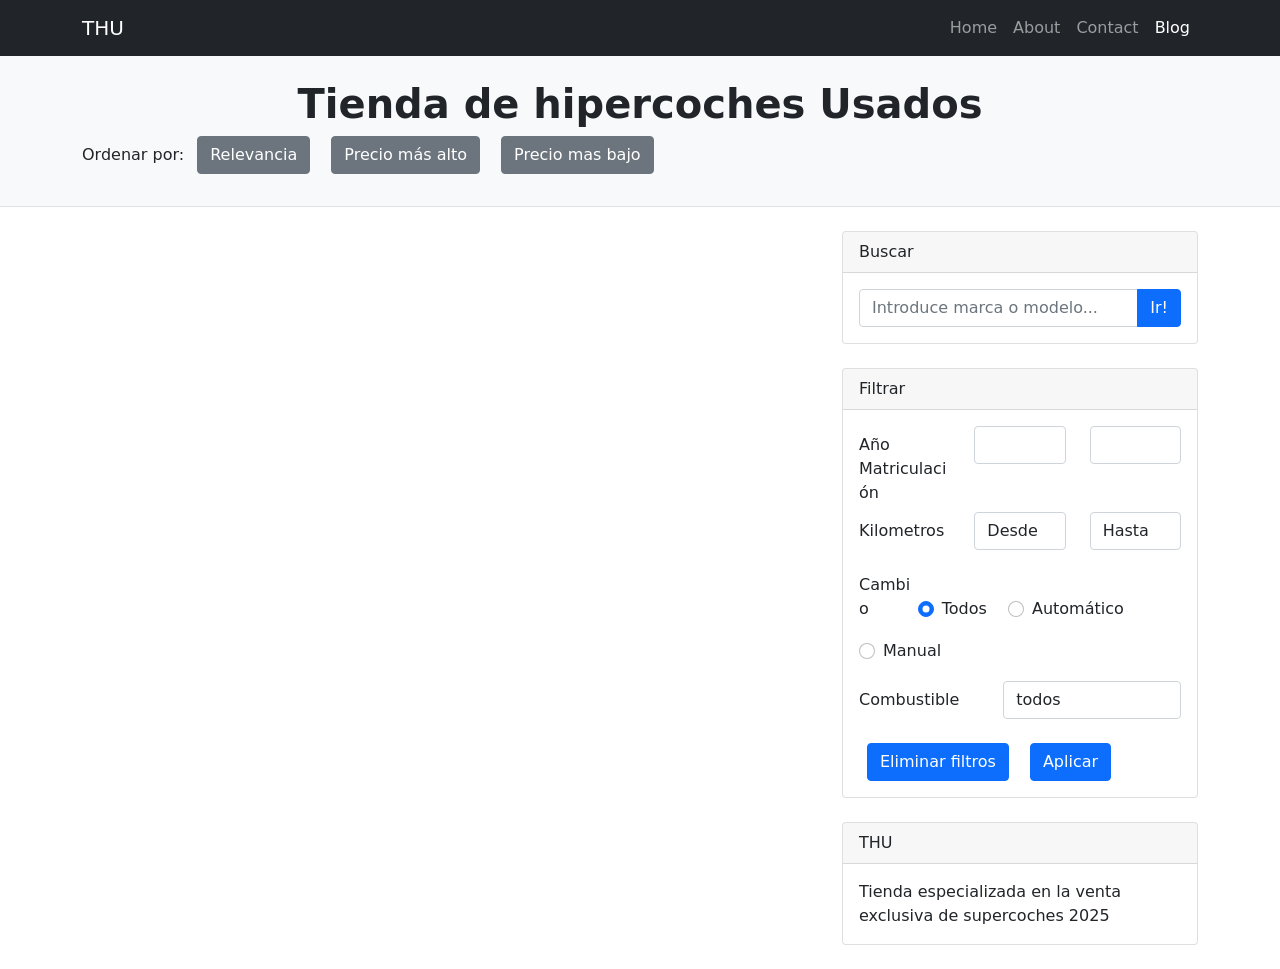
==== ExamenTHUAlum/index.html @ 6e29c578 "començament examen antic" ====
<!DOCTYPE html>
<html lang="en">

<head>
    <meta charset="UTF-8">
    <meta http-equiv="X-UA-Compatible" content="IE=edge">
    <meta name="viewport" content="width=device-width, initial-scale=1.0">
    <title>Tienda Coches Usados</title>
        <link rel="stylesheet" href="./css/bootstrap.min.css">
    <link rel="stylesheet" href="./css/jquery-ui.css">
    <script src="./js/bootstrap.bundle.min.js"></script>
    <script src="./js/jquery-3.7.1.min.js"></script>
    <script src="./js/jquery-ui.js"></script>
    <script src="js/bbdd.js" type = "application/javascript"></script>
</head>

<body>
    <!-- Responsive navbar-->
    <nav class="navbar navbar-expand-lg navbar-dark bg-dark">
        <div class="container">
            <a class="navbar-brand" href="index.html">THU</a>
            <button class="navbar-toggler" type="button" data-bs-toggle="collapse"
                data-bs-target="#navbarSupportedContent" aria-controls="navbarSupportedContent" aria-expanded="false"
                aria-label="Toggle navigation"><span class="navbar-toggler-icon"></span></button>
            <div class="collapse navbar-collapse" id="navbarSupportedContent">
                <ul class="navbar-nav ms-auto mb-2 mb-lg-0">
                    <li class="nav-item"><a class="nav-link" href="#">Home</a></li>
                    <li class="nav-item"><a class="nav-link" href="#!">About</a></li>
                    <li class="nav-item"><a class="nav-link" href="#!">Contact</a></li>
                    <li class="nav-item"><a class="nav-link active" aria-current="page" href="#">Blog</a></li>
                </ul>
            </div>
        </div>
    </nav>
    <!-- Page header with logo and tagline-->
    <header class="py-3 bg-light border-bottom mb-4">
        <div class="container">
            <div class="text-center my-2">
                <h1 class="fw-bolder">Tienda de hipercoches Usados</h1>
                <p class="lead mb-0"></p>
            </div>
            <div class="text-start">
                <p>Ordenar por:
                    <button class="btn btn-secondary  mx-2" id="relevancia">Relevancia</button>
                    <button class="btn btn-secondary  mx-2" id="precioAlto">Precio más alto</button>
                    <button class="btn btn-secondary  mx-2" id="precioBajo">Precio mas bajo</button>
                </p>    
            </div>
        </div>
    </header>
    <!-- Page content-->
    <div class="container">
        <div class="row">
            <div class="col-lg-8" id="listado">
                <!-- <div class="card mb-4">
                    <a href="#!"><img class="card-img-top" src="img/mclarenSpider650.jpg" alt="..." /></a>
                    <div class="card-body">
                        <h2 class="card-title">MCLAREN 650S Spider</h2>

                        <div class="row justify-content-end">
                            <div class="p-2 mb-1  col-md-3 offset-md-3 bg-warning rounded text-center">
                                <h2 class="font-weight-bold">159.999 €</h2>
                            </div>
                        </div>

                        <div class="row">
                            <div class="col p-3 text-center border-bottom border-dark">Año</div>
                            <div class="col p-3 text-center border-bottom border-dark">Kilometros</div>
                            <div class="col p-3 text-center border-bottom border-dark">Cambio</div>
                            <div class="col p-3 text-center border-bottom border-dark">Combustible</div>
                            <div class="w-100"></div>
                            <div class="col p-3 text-center"><strong>2016</strong></div>
                            <div class="col p-3 text-center"><strong>19.000 Km.</strong></div>
                            <div class="col p-3 text-center"><strong>Automático</strong></div>
                            <div class="col p-3 text-center"><strong>Gasolina</strong></div>
                        </div>
                        <a class="btn btn-primary m-3" href="#!">Reservar</a>
                    </div>
                </div> -->

            </div>
            <!-- Side widgets-->
            <div class="col-lg-4">
                <!-- Search widget-->
                <div class="card mb-4">
                    <div class="card-header">Buscar</div>
                    <div class="card-body">
                        <div class="input-group">
                            <input class="form-control" type="text" placeholder="Introduce marca o modelo..."
                                aria-label="Introduce marca o modelo..." aria-describedby="button-search" id="marcaModelo"/>
                            <button id="ir" class="btn btn-primary"  type="button">Ir!</button>
                        </div>
                    </div>
                </div>
                <!-- Filtros -->
                <div class="card mb-4">
                    <div class="card-header">Filtrar</div>
                    <div class="card-body">
                        <form>
                            <div class="form-group row">
                                <label for="anyoDesde" class="col-sm-4 col-form-label">Año Matriculación</label>
                                <div class="col-sm-4">
                                    <select id="anyoDesde" class="form-control mb-3">
                                        
                                     
                                    </select>
                                </div>
                                <div class="col-sm-4">
                                    <select id="anyoHasta" class="form-control mb-3">
                                        
                                        
                                    </select>
                                </div>
                            </div>


                            <div class="form-group row">
                                <label for="KmDesde" class="col-sm-4 col-form-label">Kilometros</label>
                                <div class="col-sm-4">
                                    <select id="kmDesde" class="form-control mb-3">
                                        <option value="0" selected>Desde</option>
                                        <option value="5000">5.000</option>
                                        <option value="15000">15.000</option>
                                        <option value="30000">30.000</option>
                                        <option value="50000">50.000</option>
                                        <option value="75000">75.000</option>
                                        <option value="100000">100.000</option>
                                    </select>
                                </div>
                                <div class="col-sm-4">
                                    <select id="kmHasta" class="form-control mb-3">
                                        <option  value="1000000" selected>Hasta</option>
                                        <option value="5000">5.000</option>
                                        <option value="15000">15.000</option>
                                        <option value="30000">30.000</option>
                                        <option value="50000">50.000</option>
                                        <option value="75000">75.000</option>
                                        <option value="100000">100.000</option>
                                        <option value="1000000">+ de 100.000</option>
                                        
                                    </select>
                                </div>
                            </div>

                            <div class="form-group">
                            <label for="cambio" class="col-sm-2 col-form-label">Cambio</label>
                            <div class="form-check form-check-inline">
                                <input class="form-check-input" type="radio" name="cambio" value="" checked>
                                <label class="form-check-label mb-3" for="inlineCheckbox1" cheched>Todos</label>
                              </div>
                            <div class="form-check form-check-inline">
                                <input class="form-check-input" type="radio" name="cambio" value="Automático">
                                <label class="form-check-label mb-3" for="inlineCheckbox1">Automático</label>
                              </div>
                              <div class="form-check form-check-inline">
                                <input class="form-check-input" type="radio" name="cambio" value="Manual">
                                <label class="form-check-label mb-3" for="inlineCheckbox2">Manual</label>
                              </div>
                            </div>

                            <div class="form-group row">
                                <label for="combustible" class="col-sm-5 col-form-label">Combustible</label>
                                <div class="col-sm-7">
                                    <select id="combustible" class="form-control mb-2">
                                        <option selected value="">todos</option>
                                        <option value="Gasolina">Gasolina</option>
                                        <option value="Diesel">Diesel</option>
                                        <option value="Hibrido">Hibrido</option>
                                        <option value="Eléctrico">Eléctrico</option>
                                    </select>
                                </div>
                            </div>
                            <p class="text-danger" id="errorMensaje"></p>
                            <button type="reset" class="btn btn-primary mx-2" id="eliminarFiltro">Eliminar filtros</button>
                            <button type="submit" class="btn btn-primary mx-2" id="filtrar">Aplicar</button>
                    </form>
                </div>
            </div>
            <!-- Side widget-->
            <div class="card mb-4">
                <div class="card-header">THU</div>
                <div class="card-body">Tienda especializada en la venta exclusiva de supercoches 2025</div>
            </div>
        </div>
    </div>
    </div>




</body>

</html>
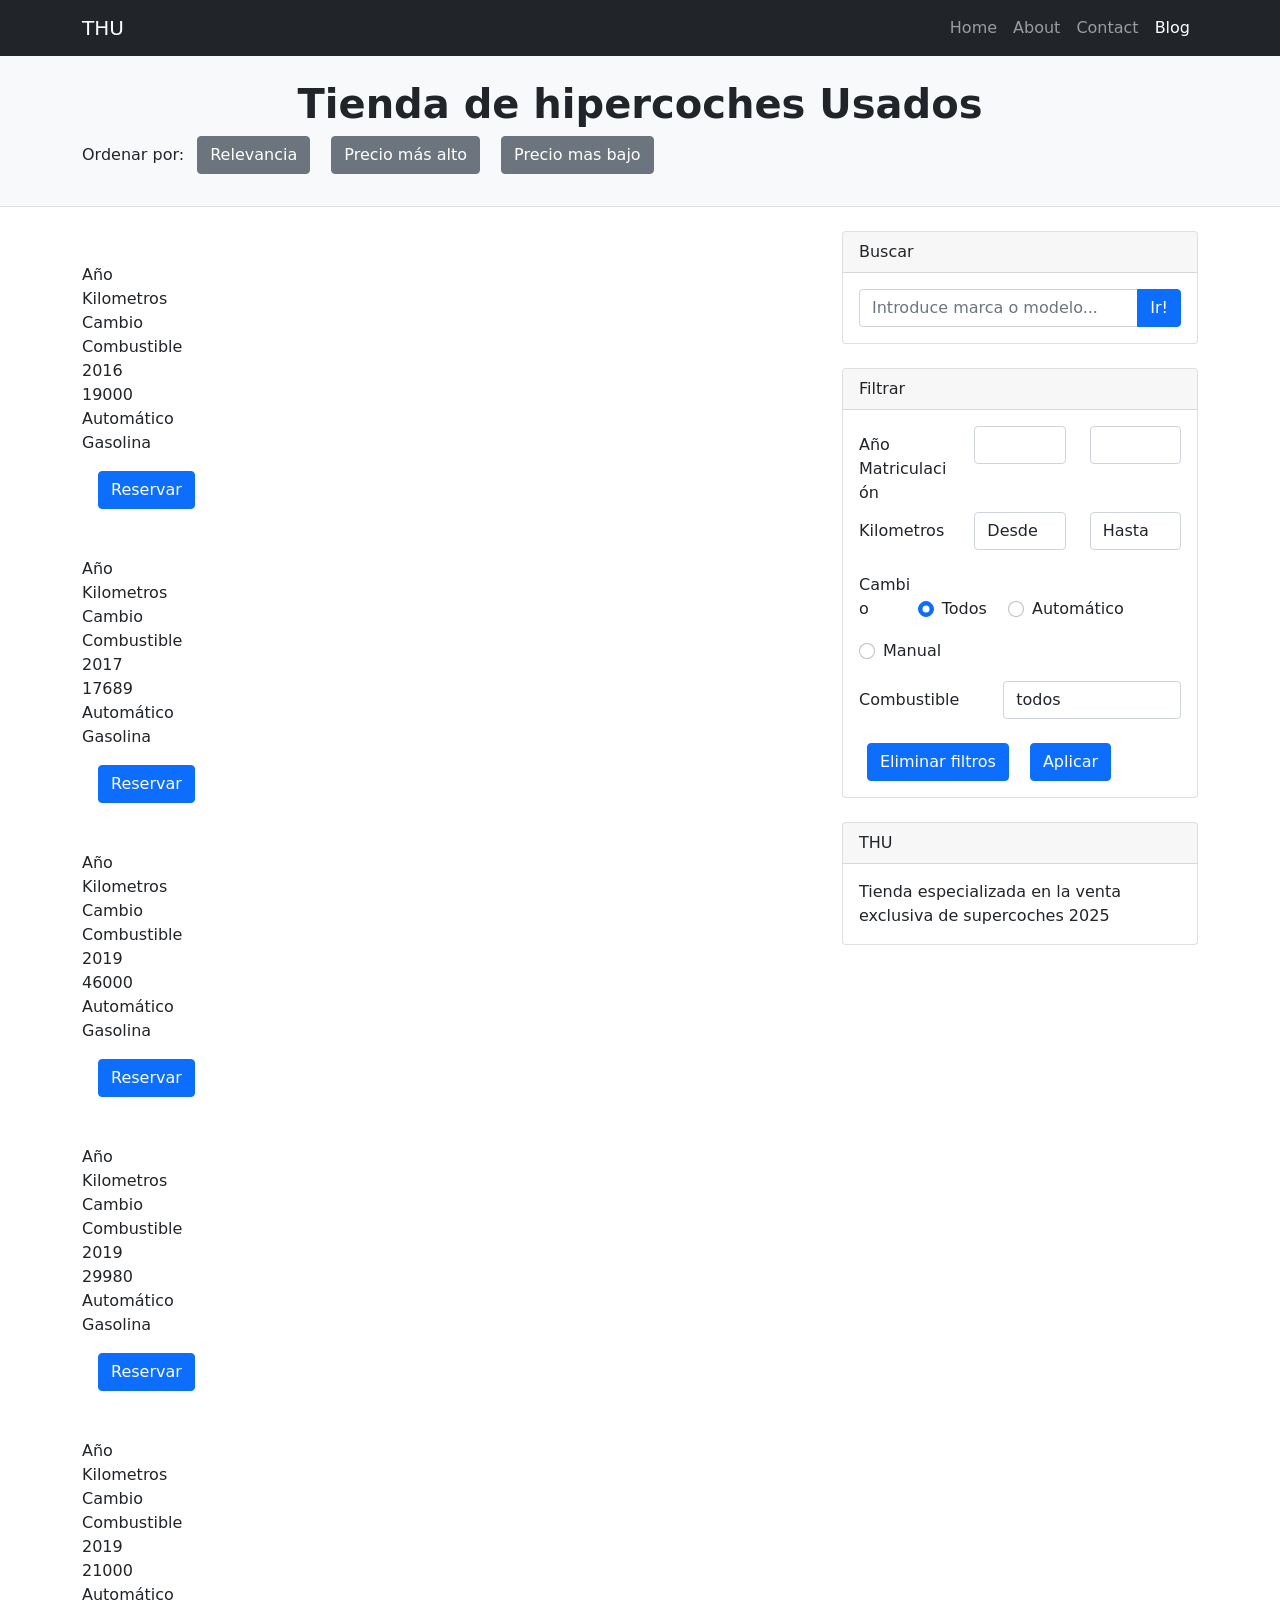
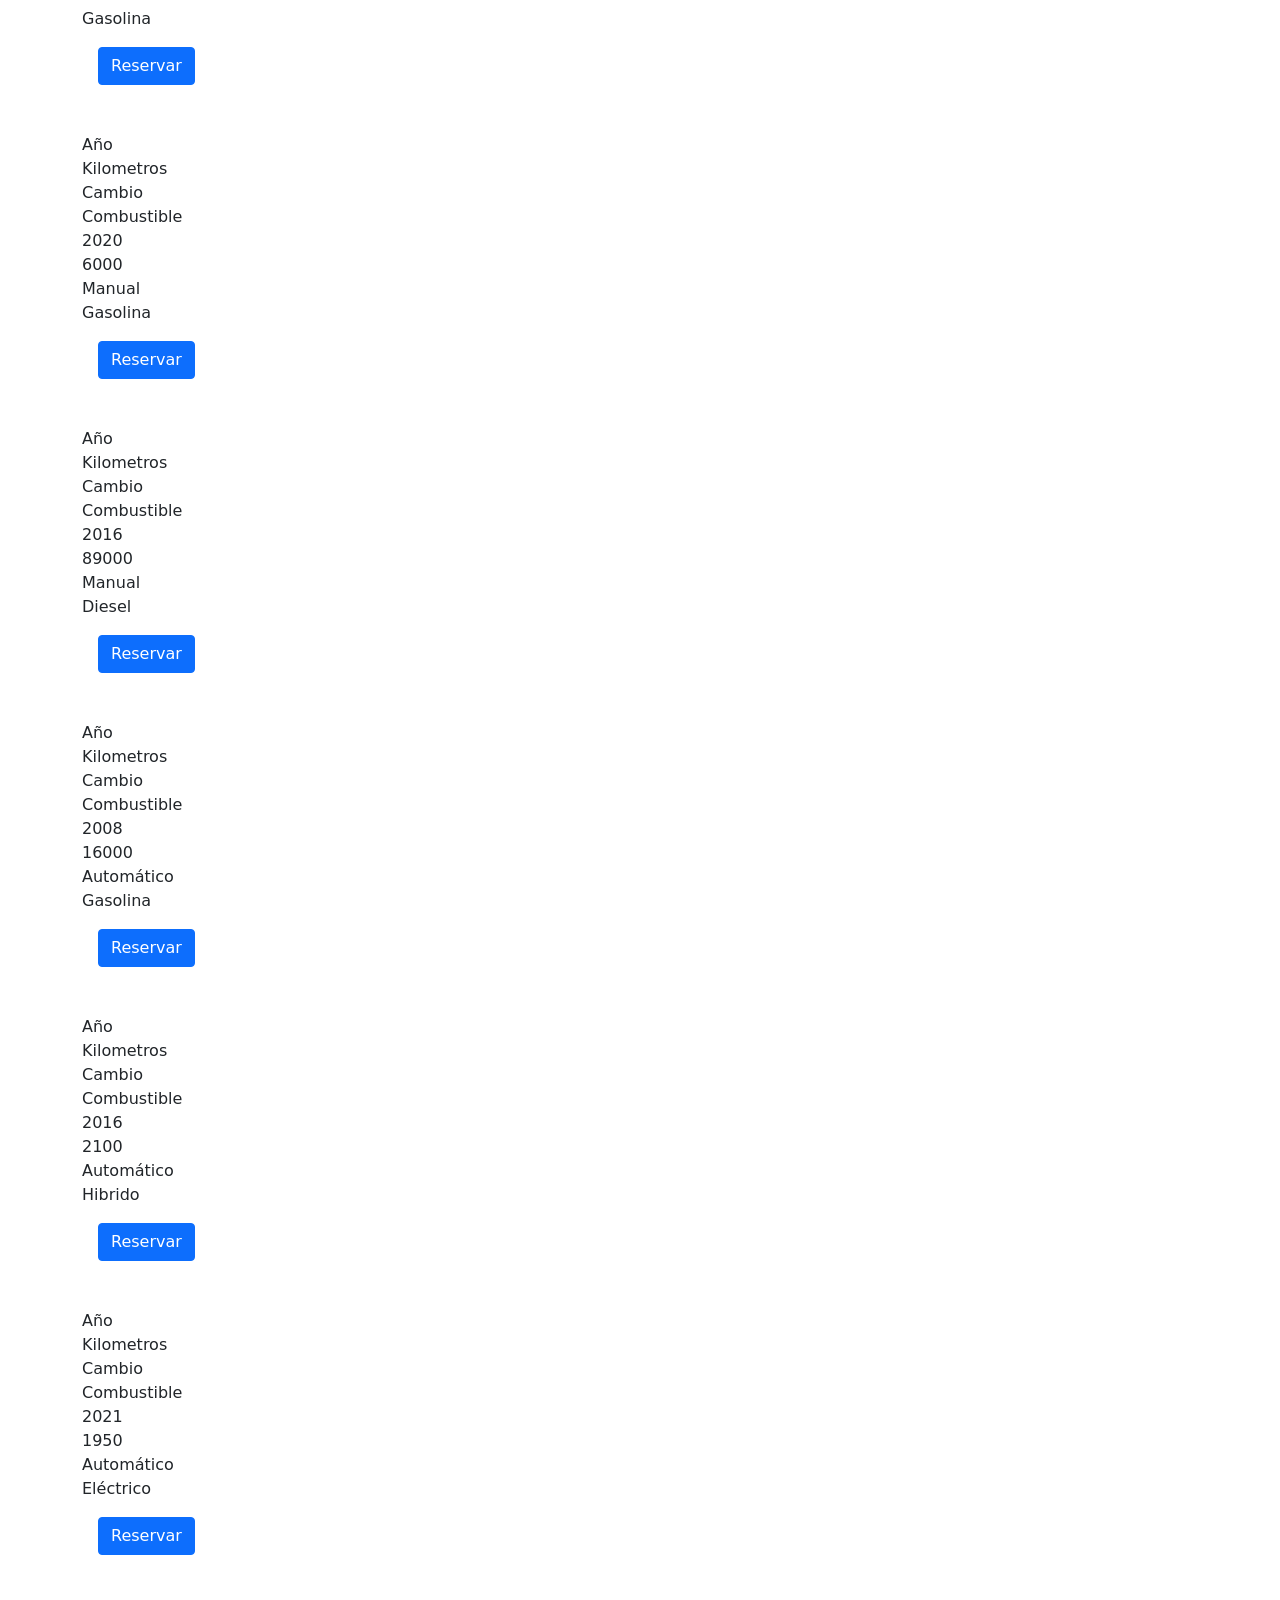
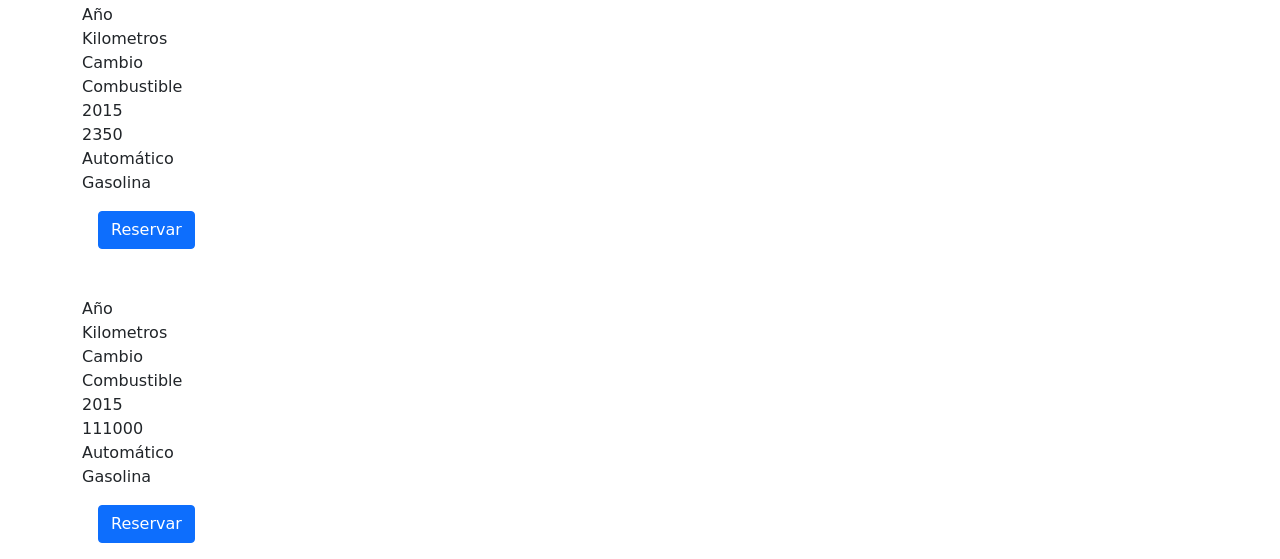
==== commit 7e657814: "algo del examen" ====
--- a/ExamenTHUAlum/index.html
+++ b/ExamenTHUAlum/index.html
@@ -12,6 +12,7 @@
     <script src="./js/jquery-3.7.1.min.js"></script>
     <script src="./js/jquery-ui.js"></script>
     <script src="js/bbdd.js" type = "application/javascript"></script>
+    <script src="js/index.js" type = "application/javascript"></script>
 </head>
 
 <body>
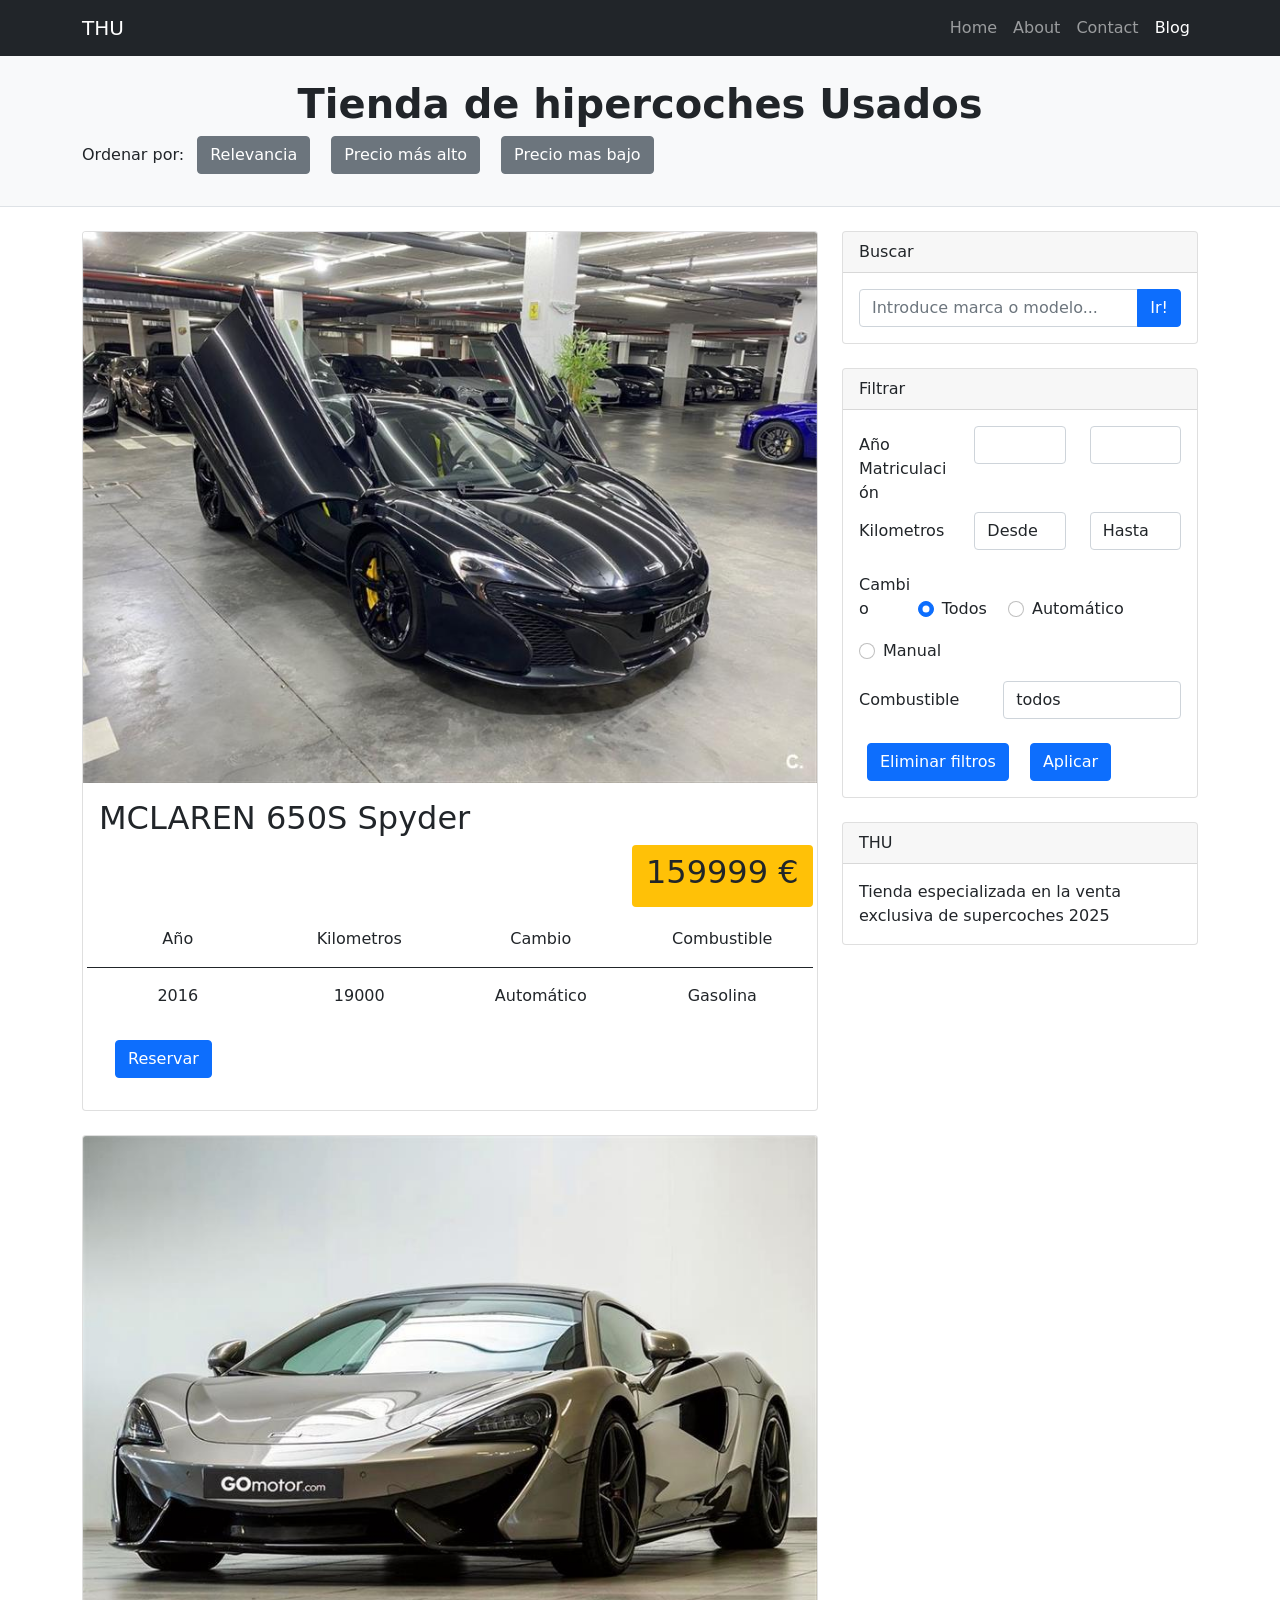
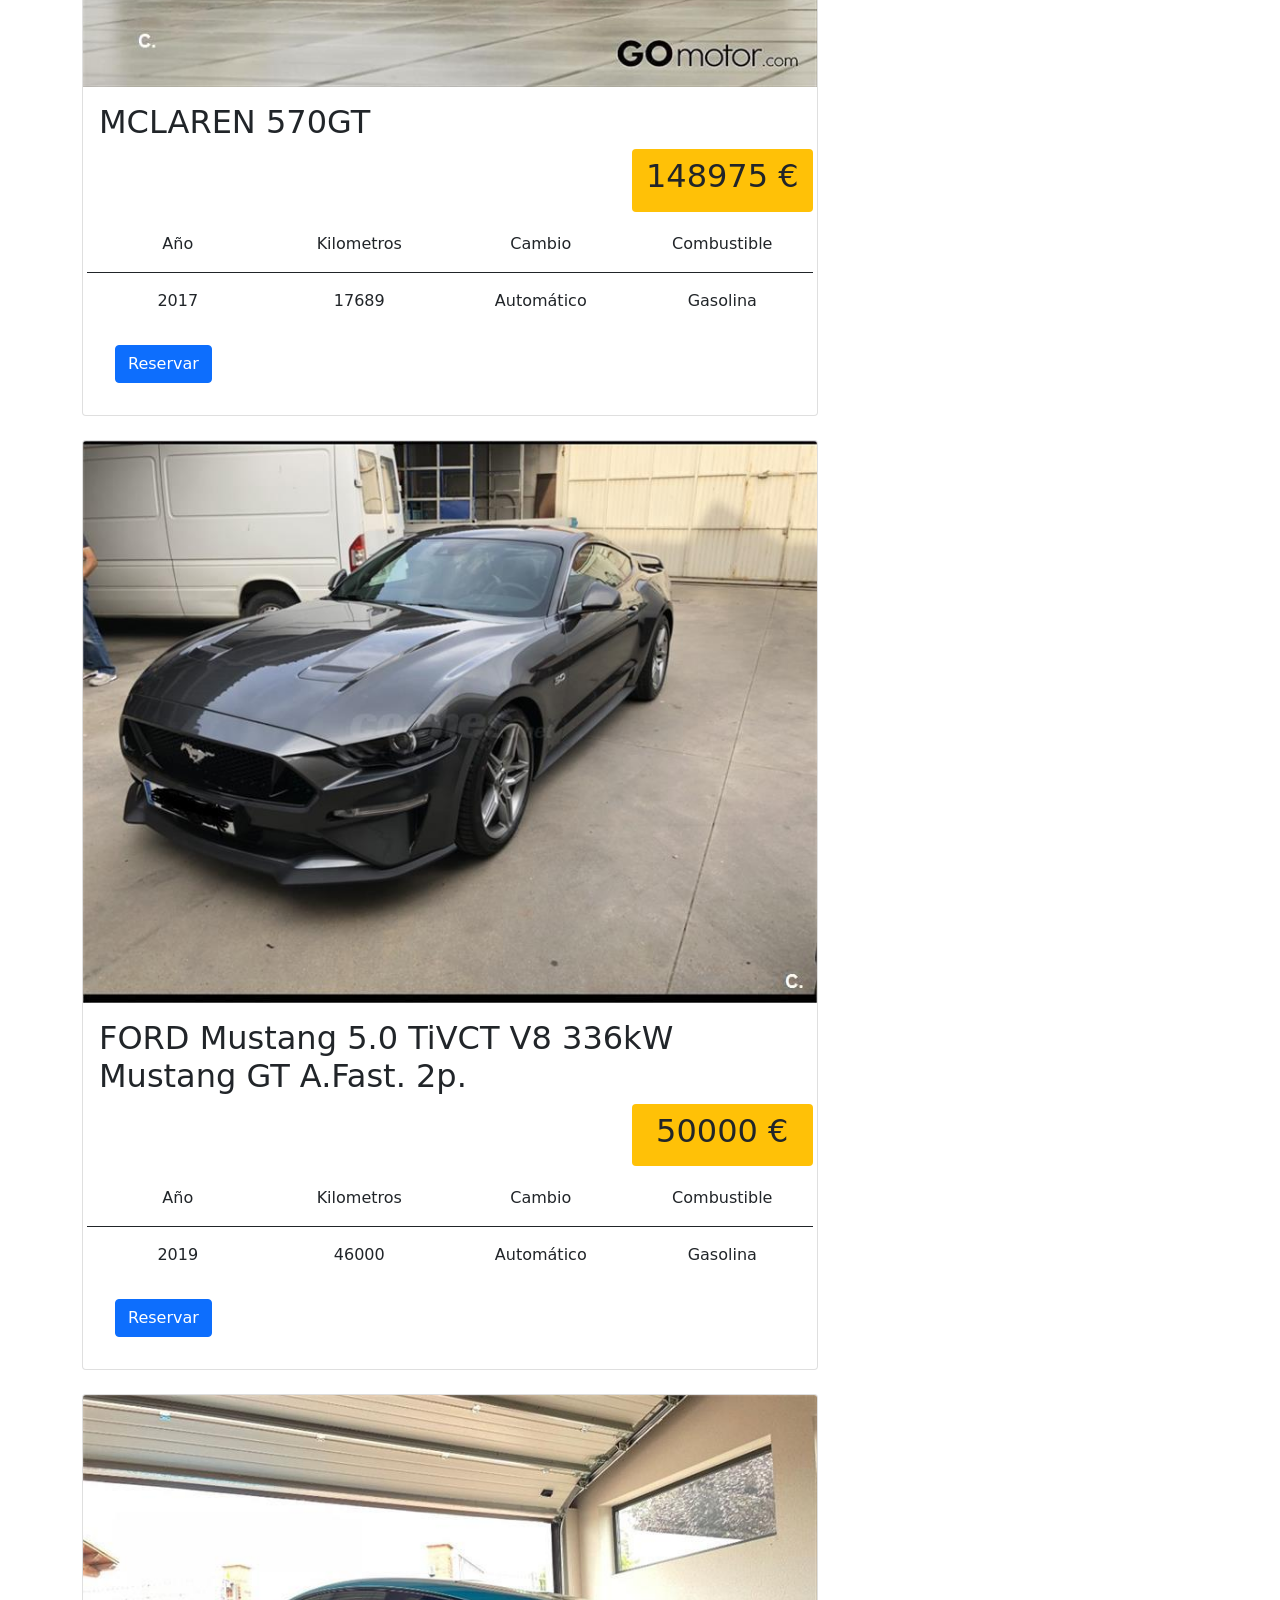
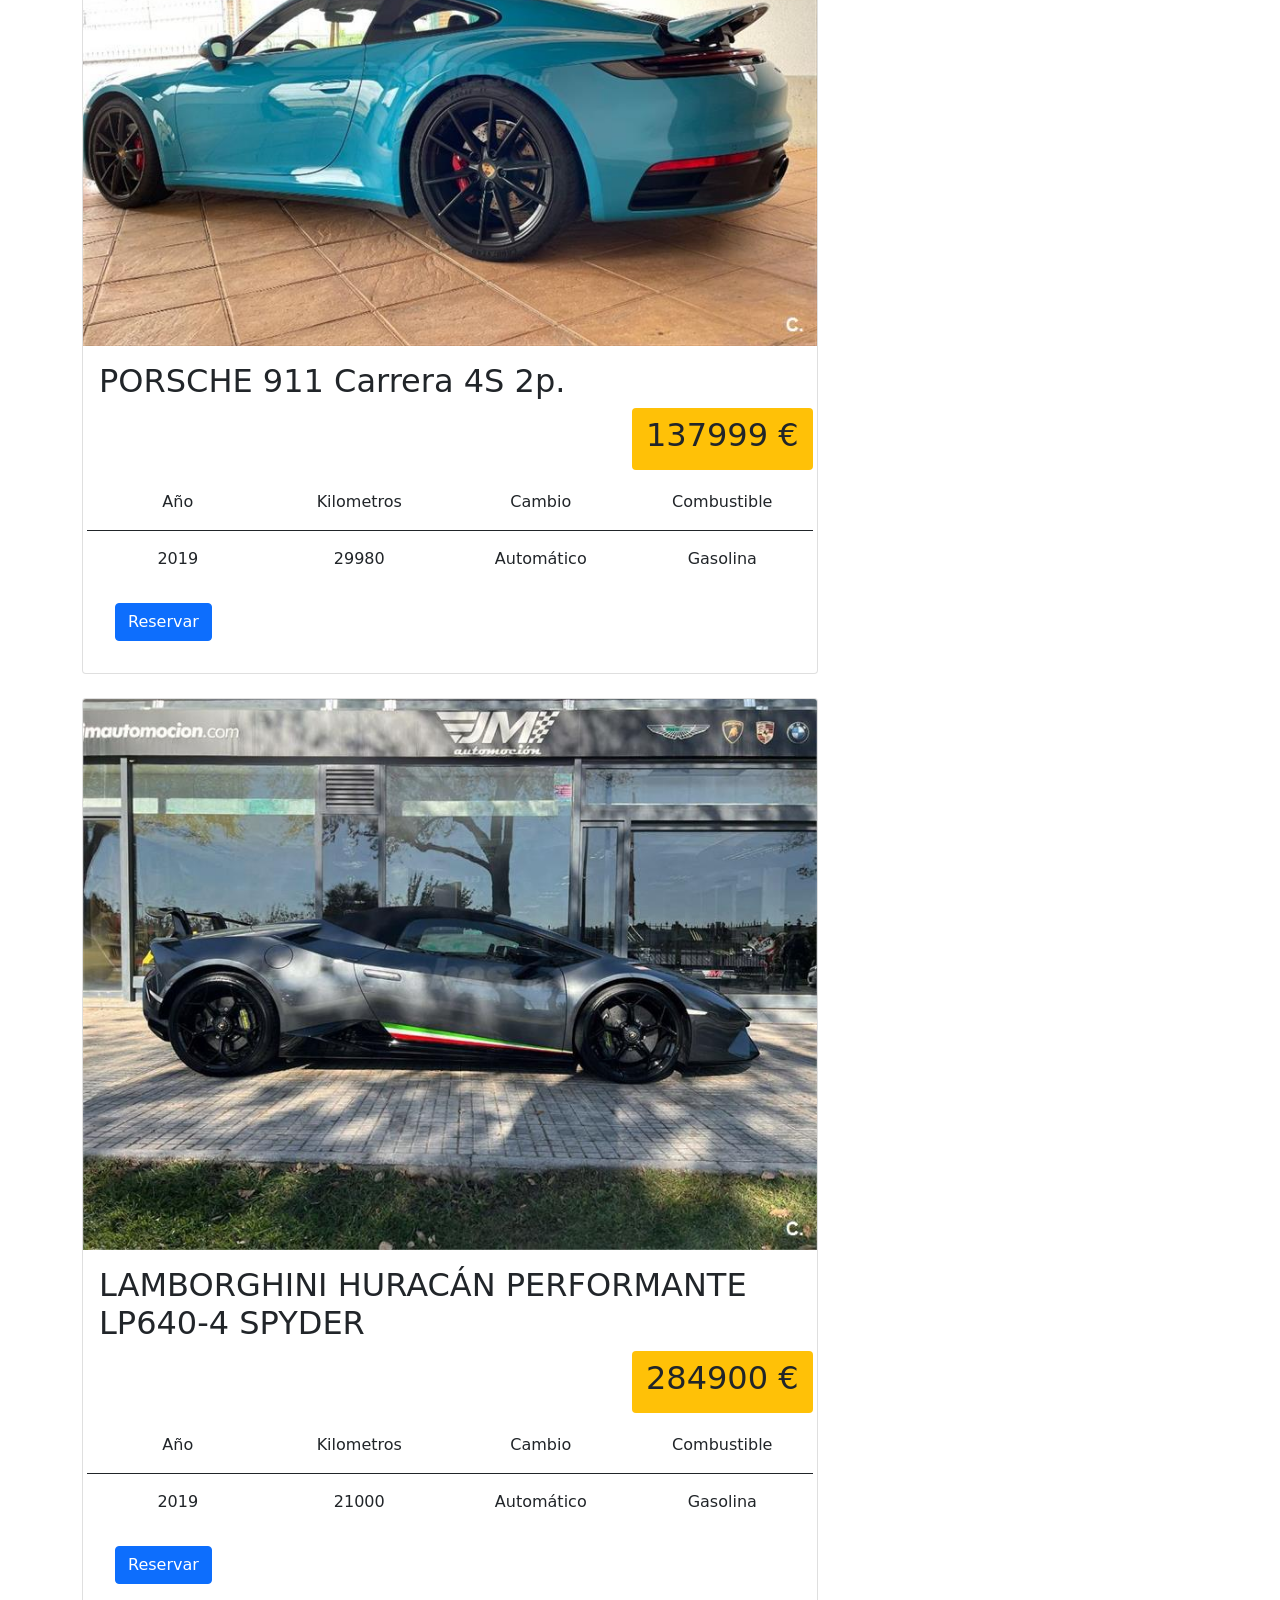
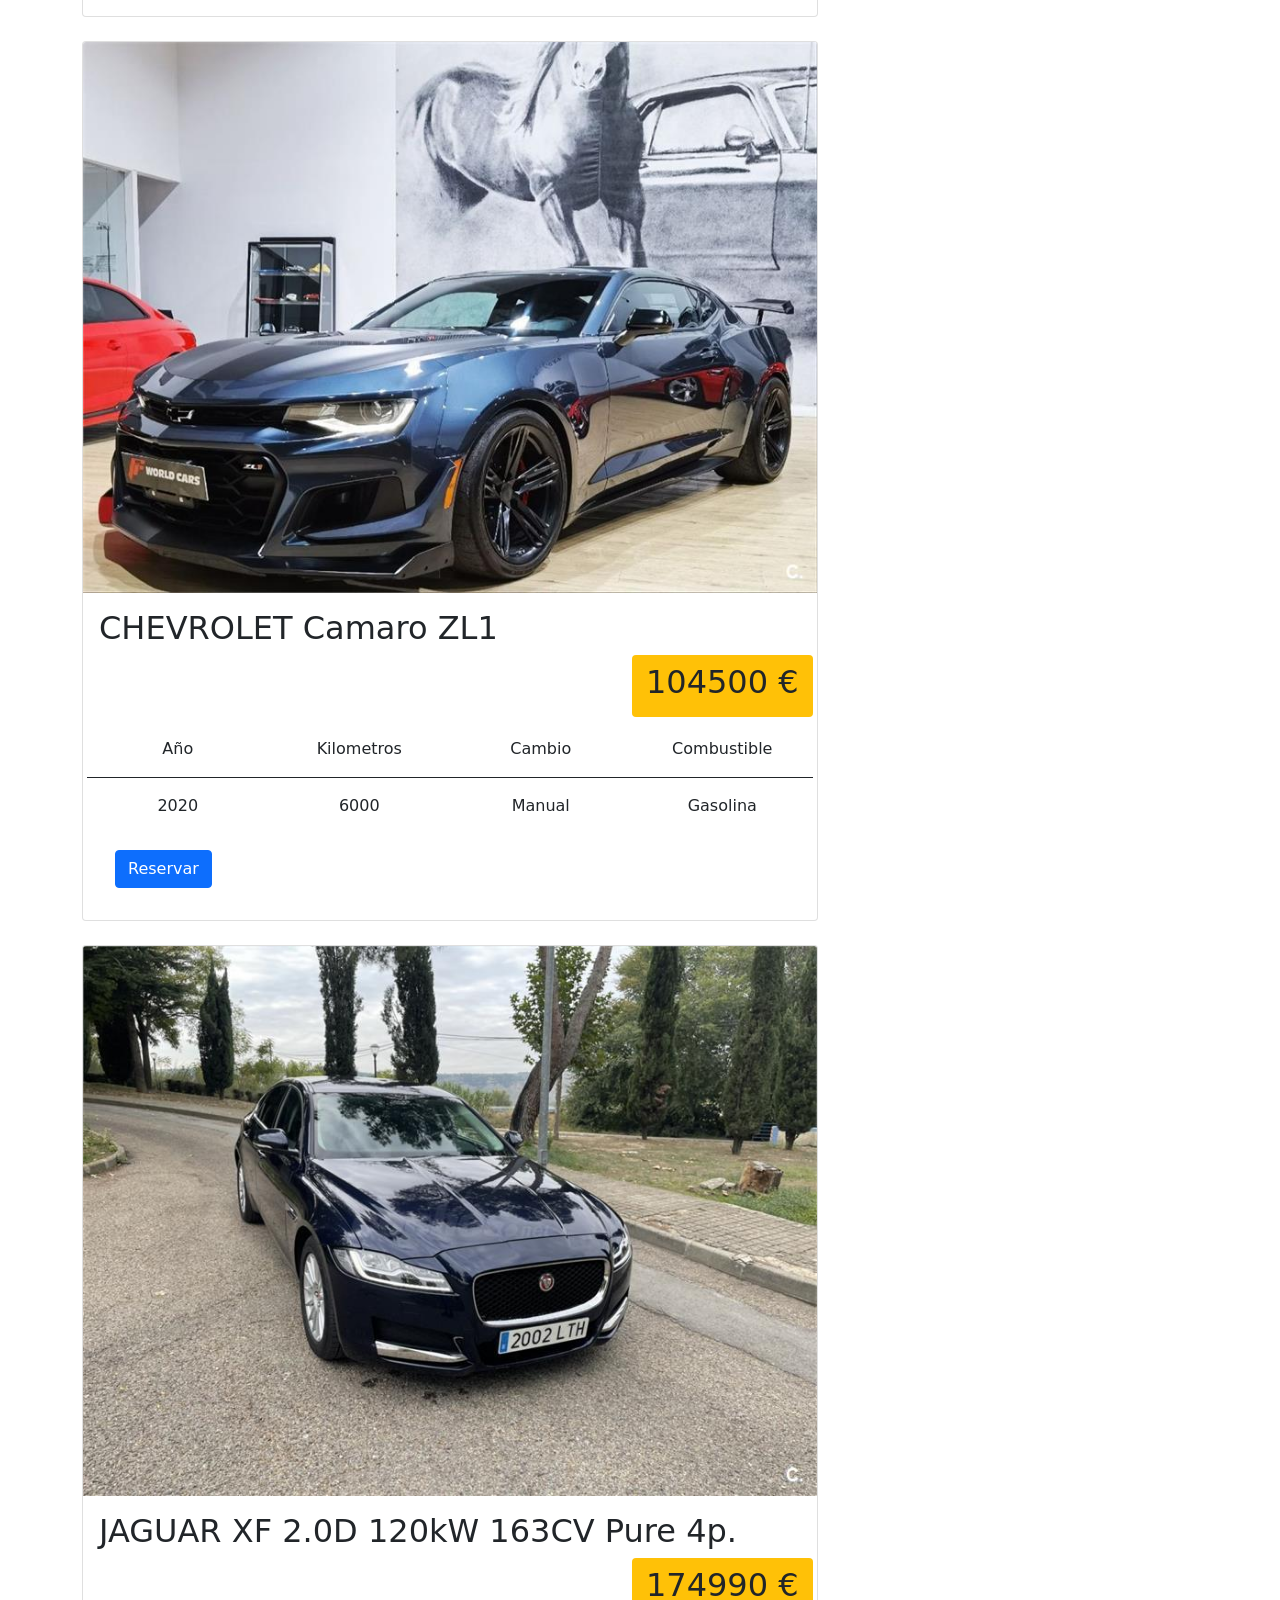
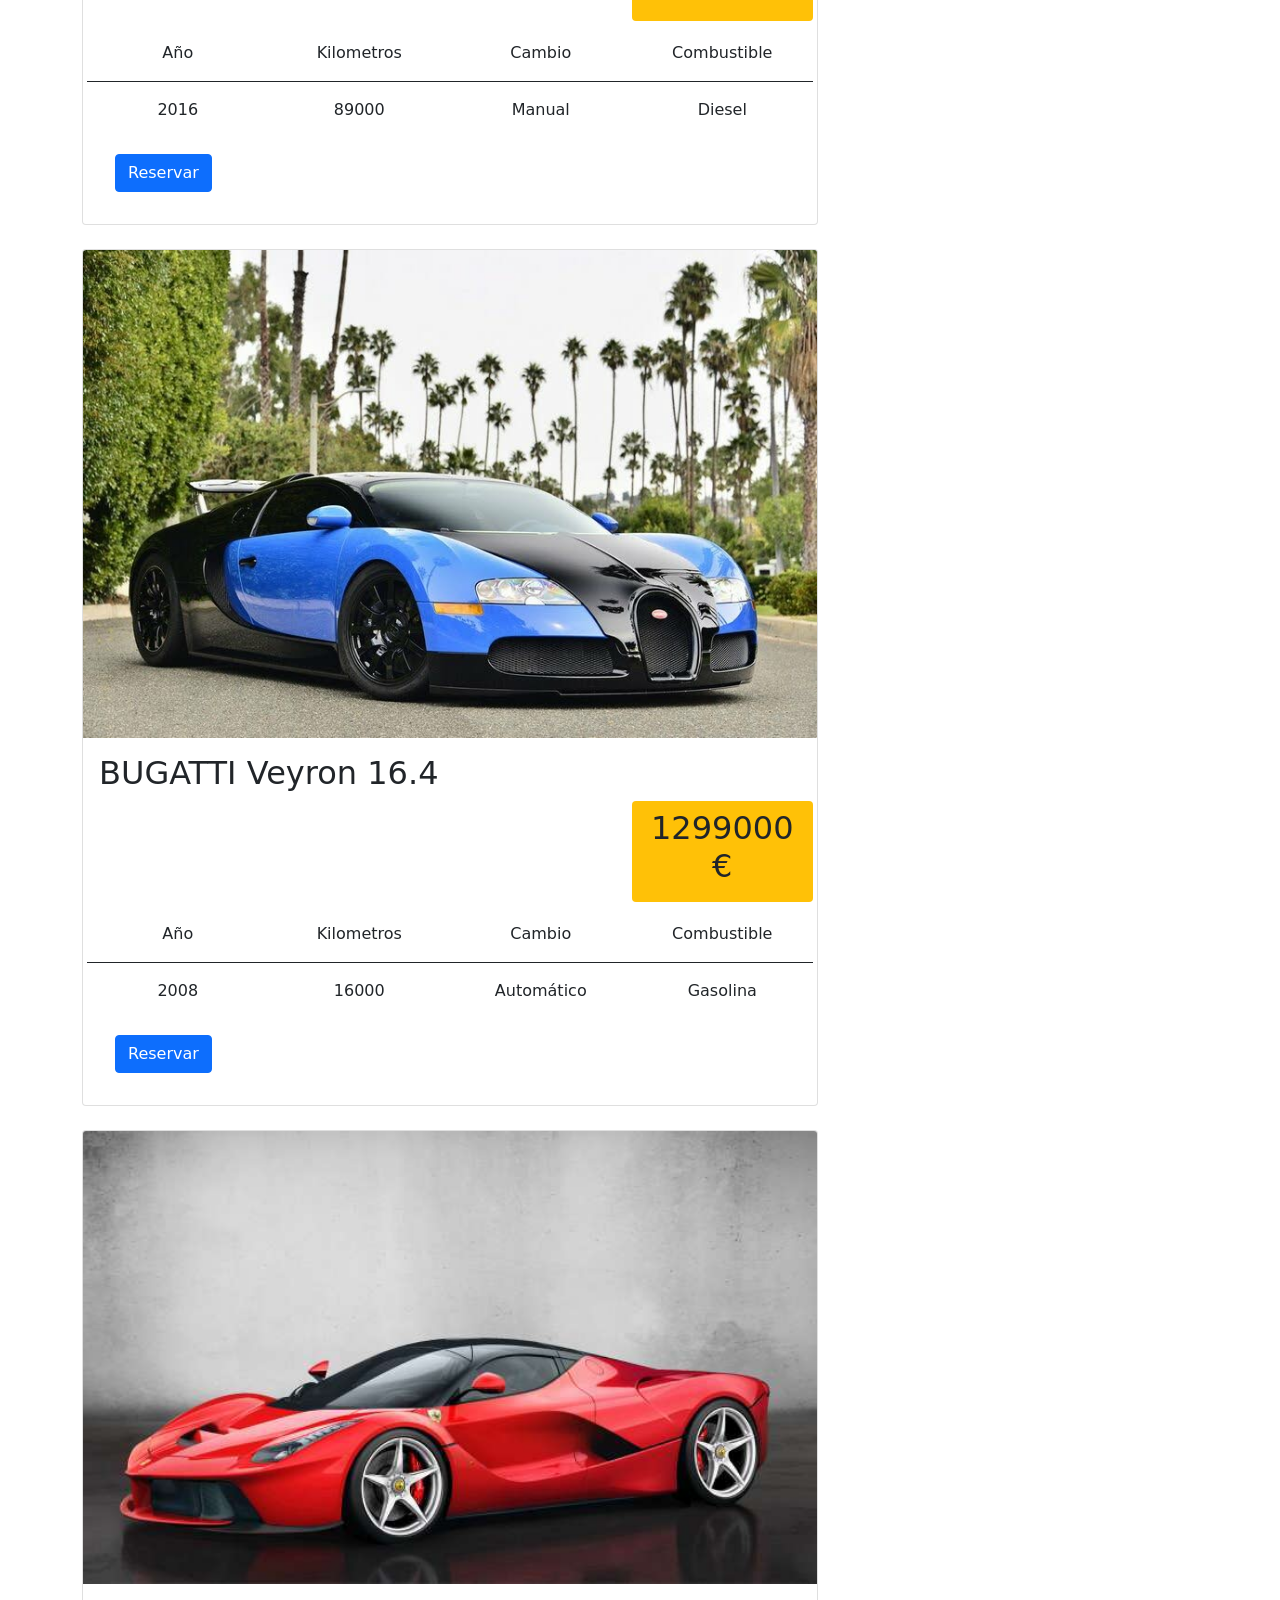
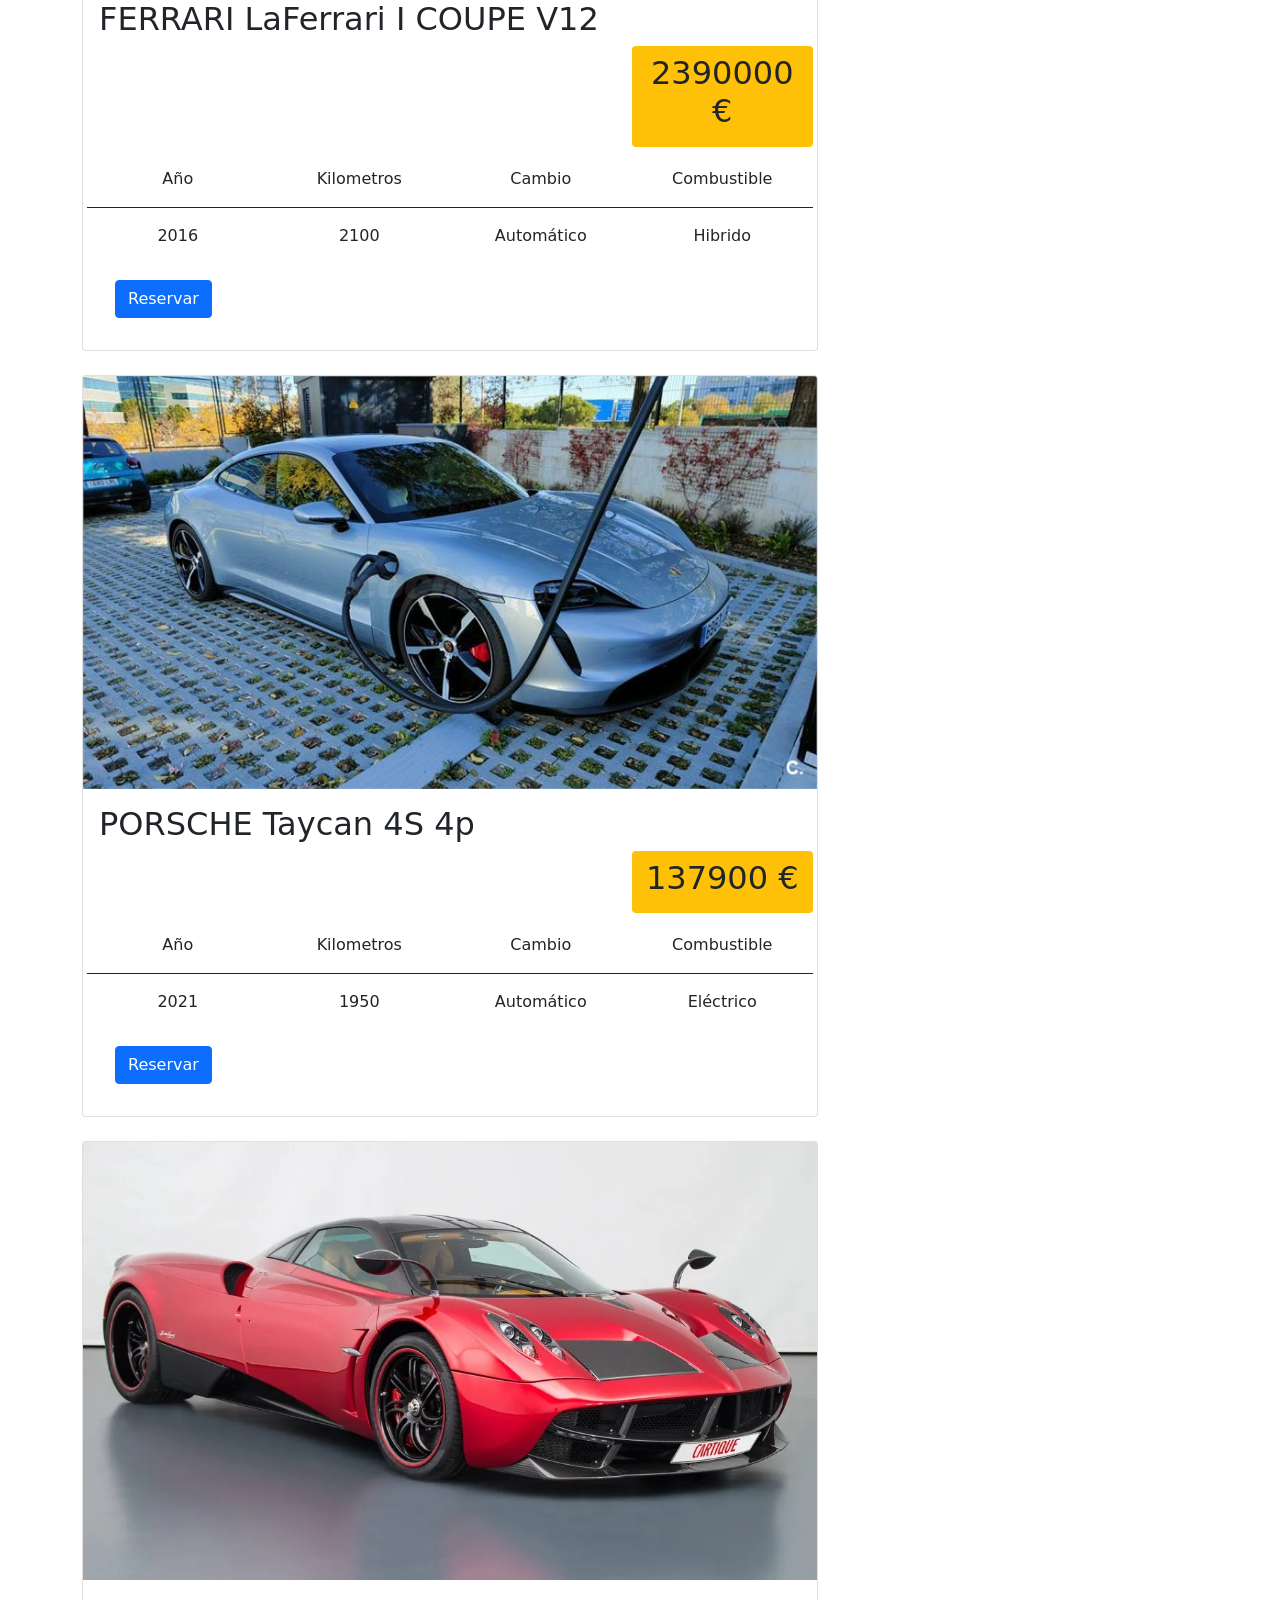
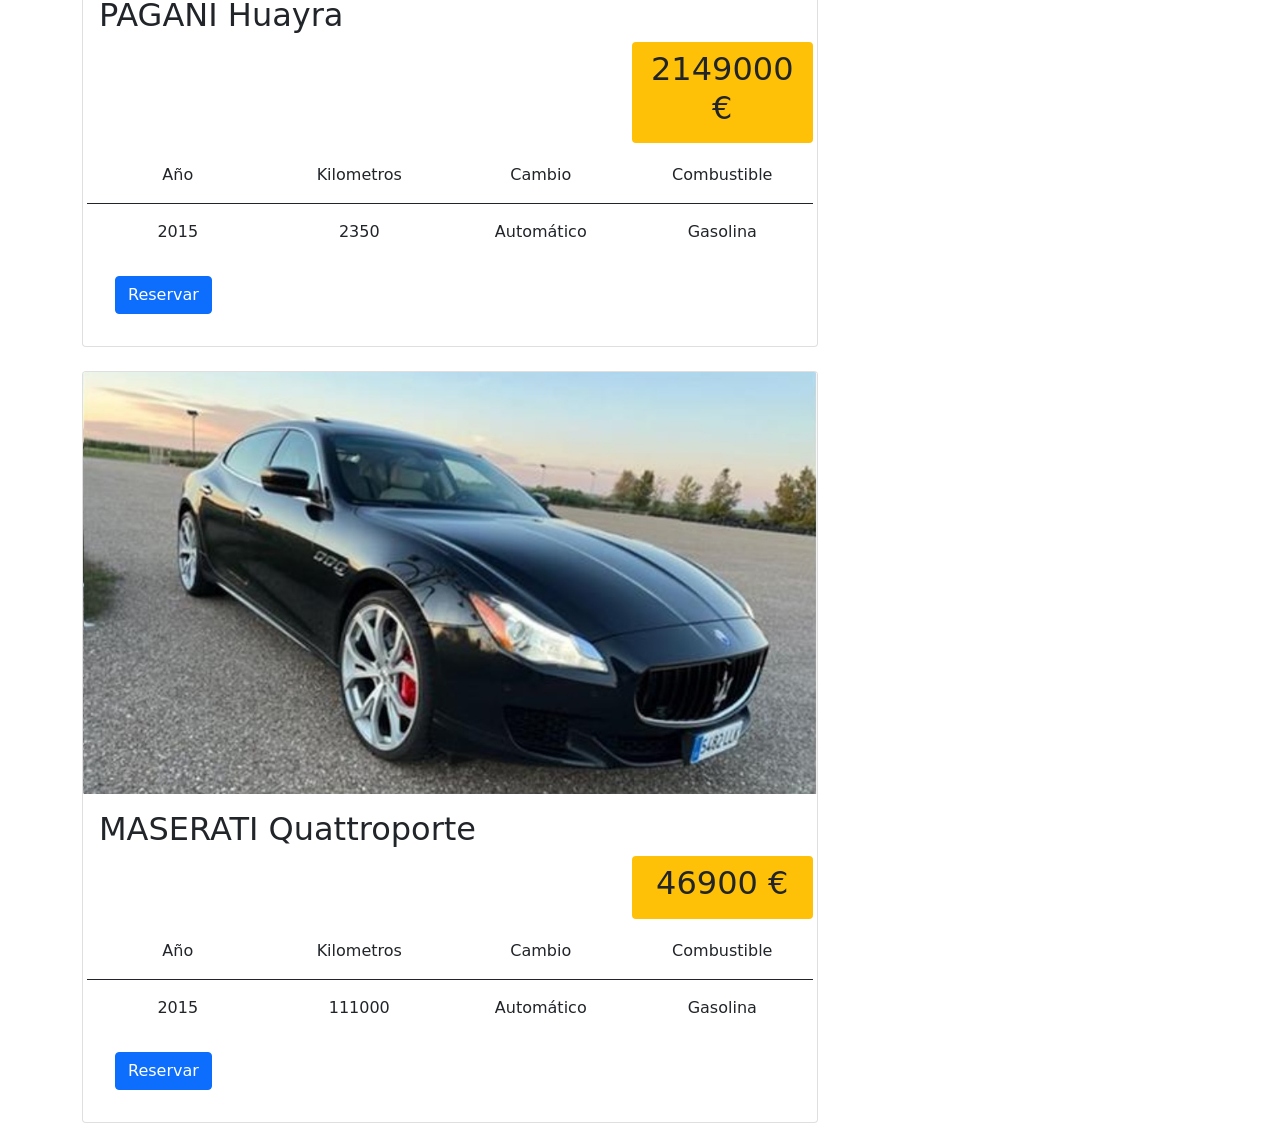
==== commit 6c03135d: "mostrarinfo" ====
--- a/ExamenTHUAlum/index.html
+++ b/ExamenTHUAlum/index.html
@@ -6,13 +6,13 @@
     <meta http-equiv="X-UA-Compatible" content="IE=edge">
     <meta name="viewport" content="width=device-width, initial-scale=1.0">
     <title>Tienda Coches Usados</title>
-        <link rel="stylesheet" href="./css/bootstrap.min.css">
+    <link rel="stylesheet" href="./css/bootstrap.min.css">
     <link rel="stylesheet" href="./css/jquery-ui.css">
     <script src="./js/bootstrap.bundle.min.js"></script>
     <script src="./js/jquery-3.7.1.min.js"></script>
     <script src="./js/jquery-ui.js"></script>
-    <script src="js/bbdd.js" type = "application/javascript"></script>
-    <script src="js/index.js" type = "application/javascript"></script>
+    <script src="js/bbdd.js" type="application/javascript"></script>
+    <script src="js/index.js" type="application/javascript"></script>
 </head>
 
 <body>
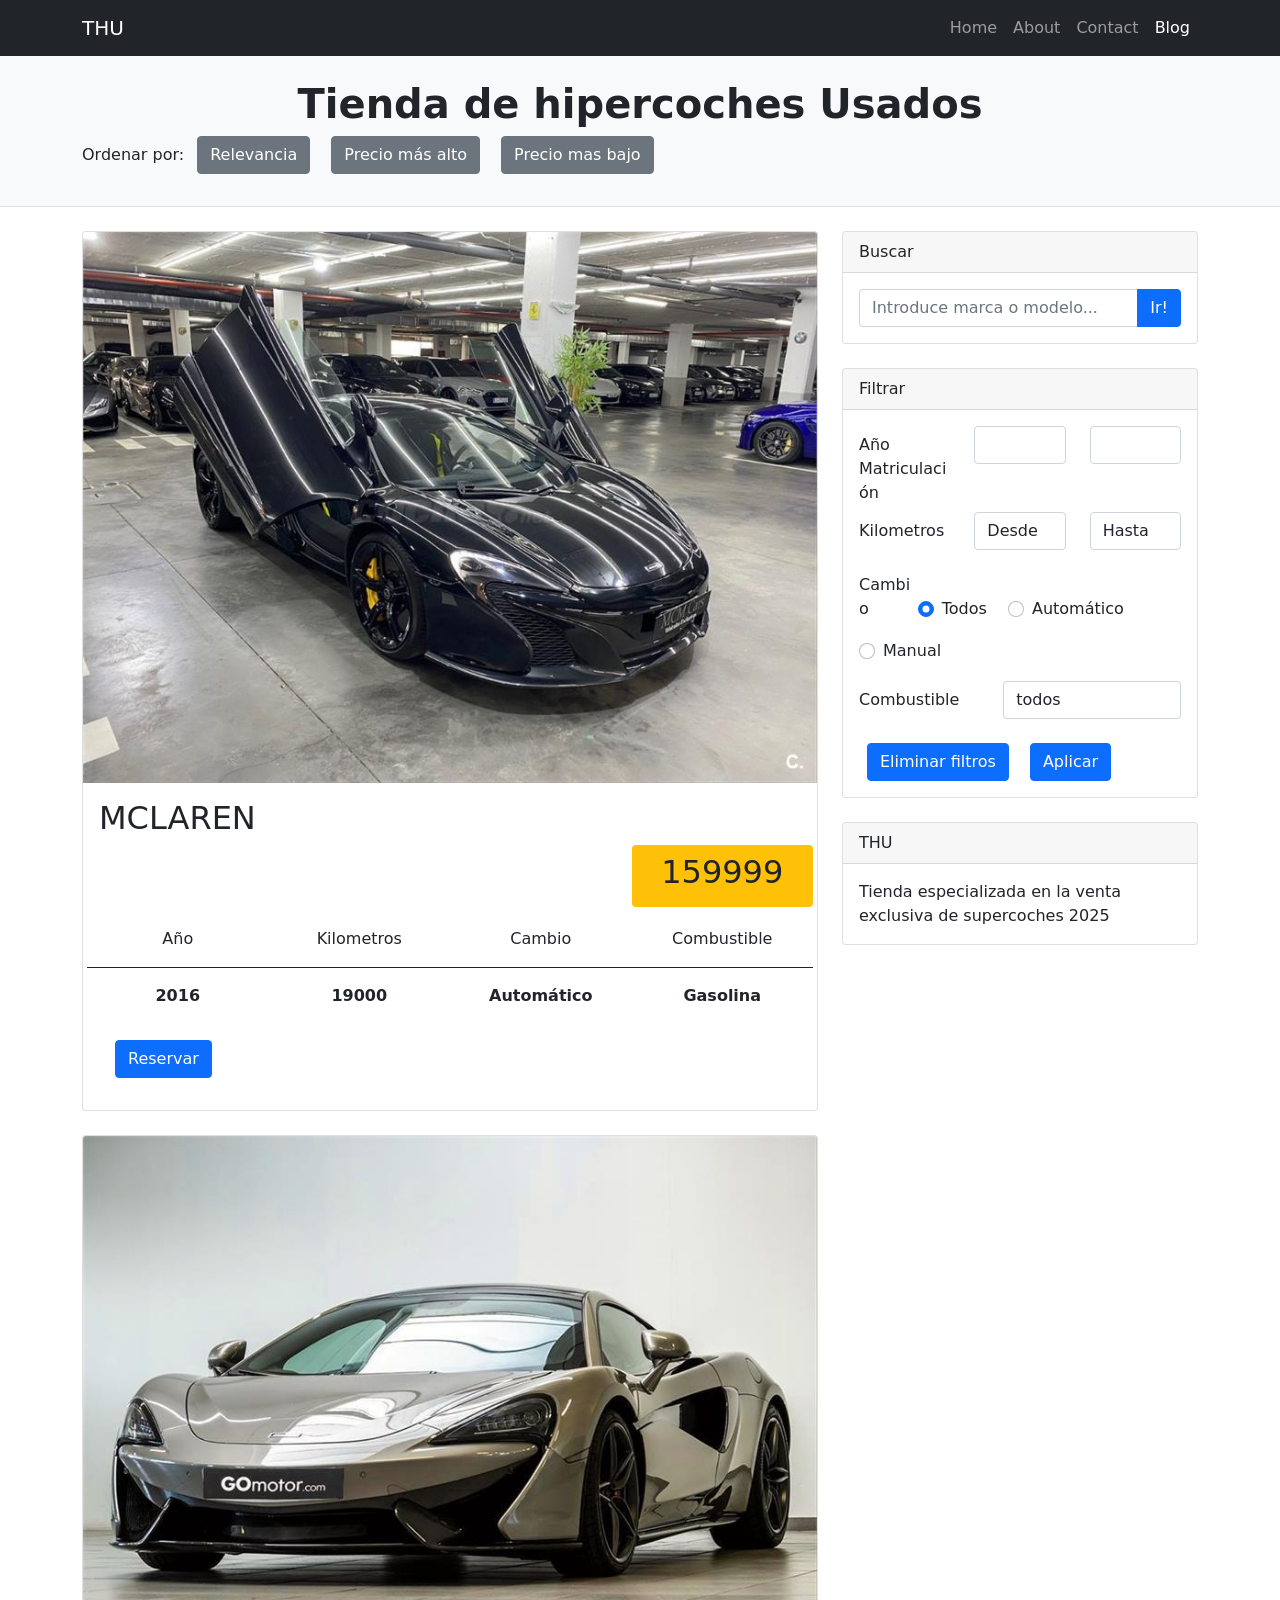
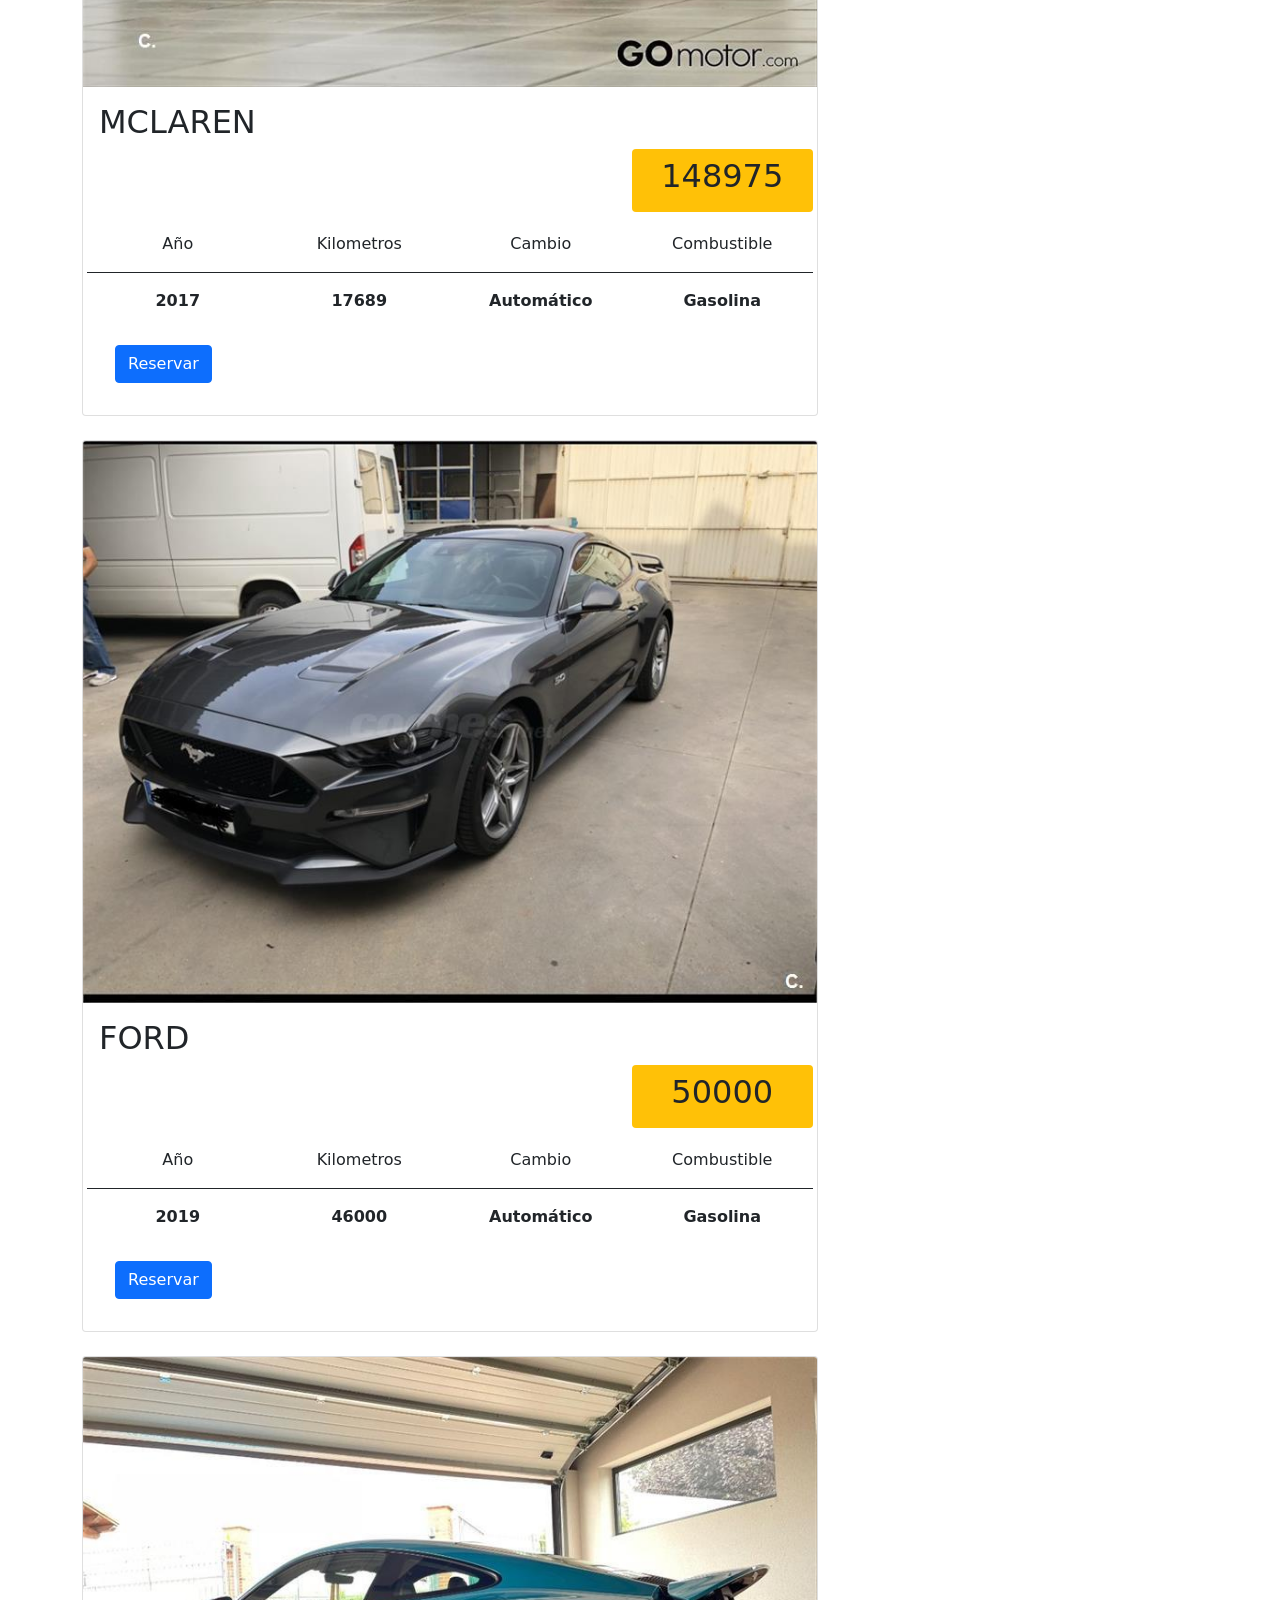
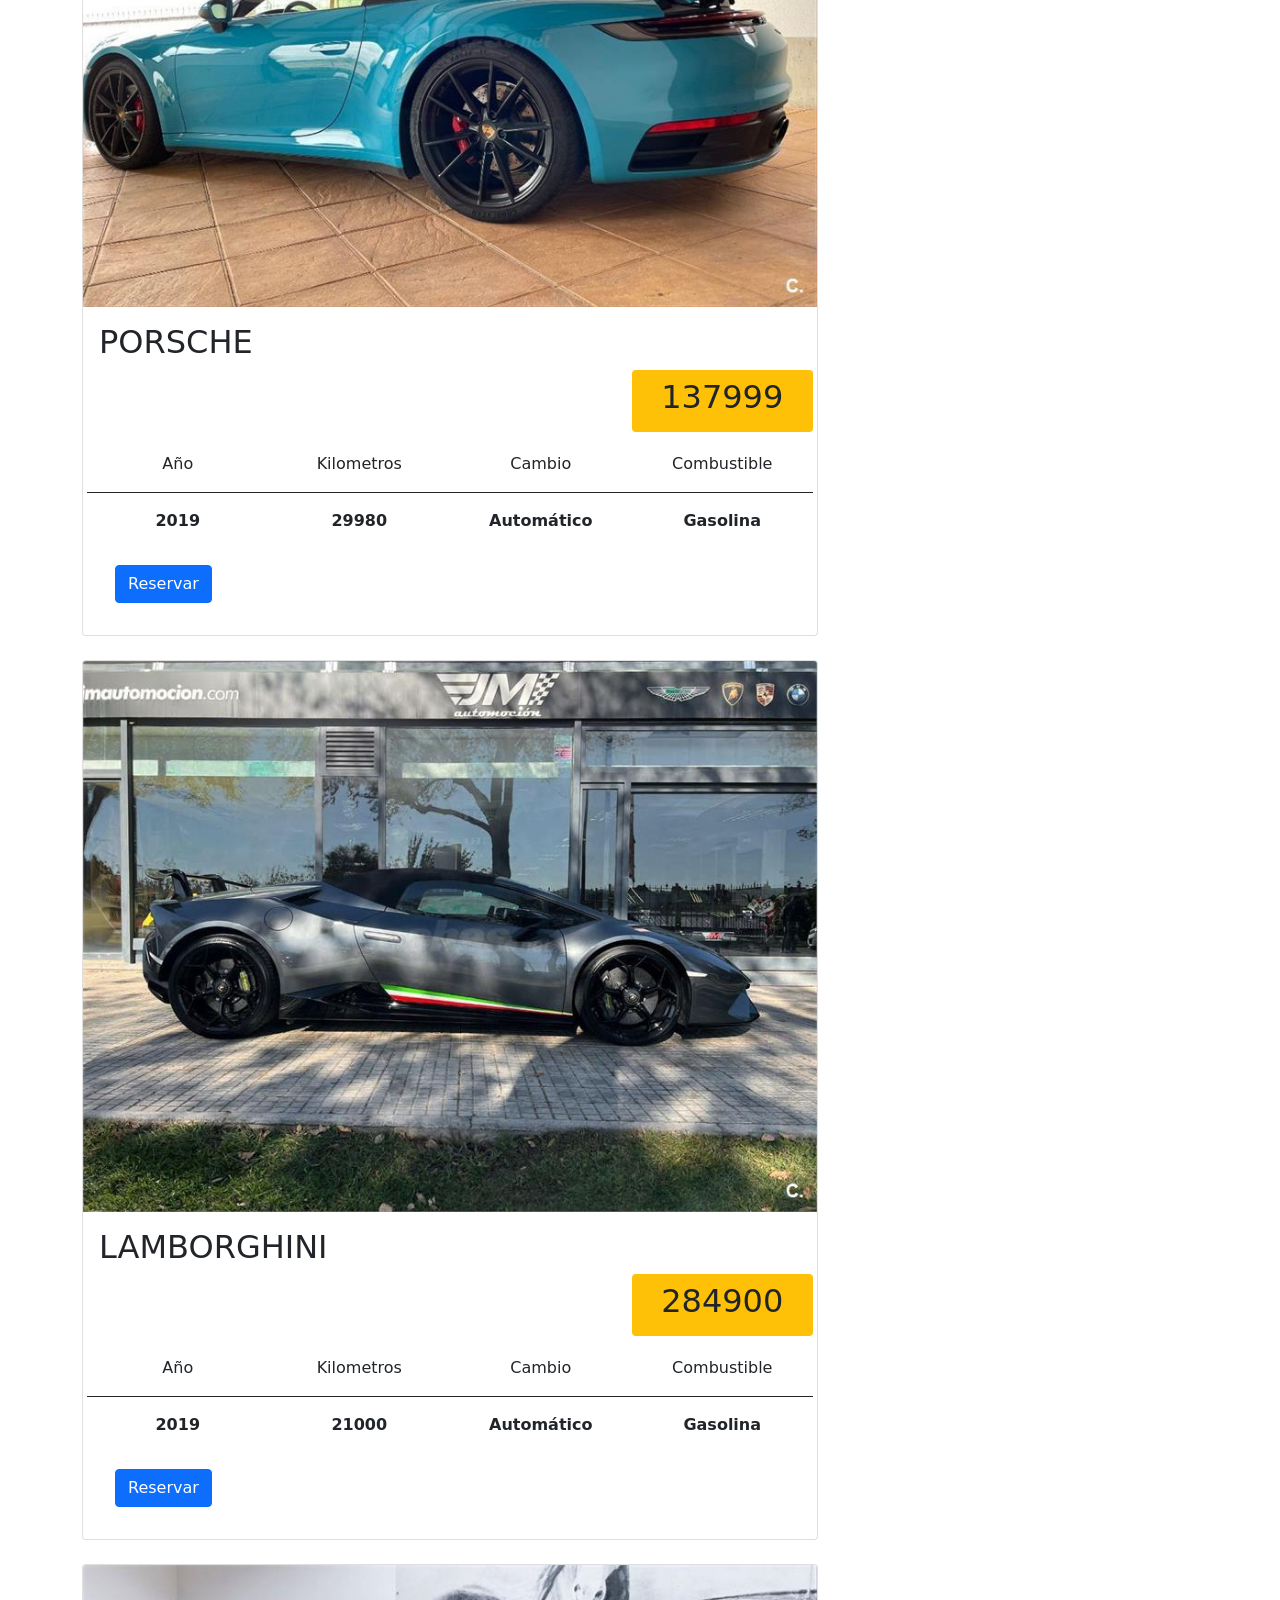
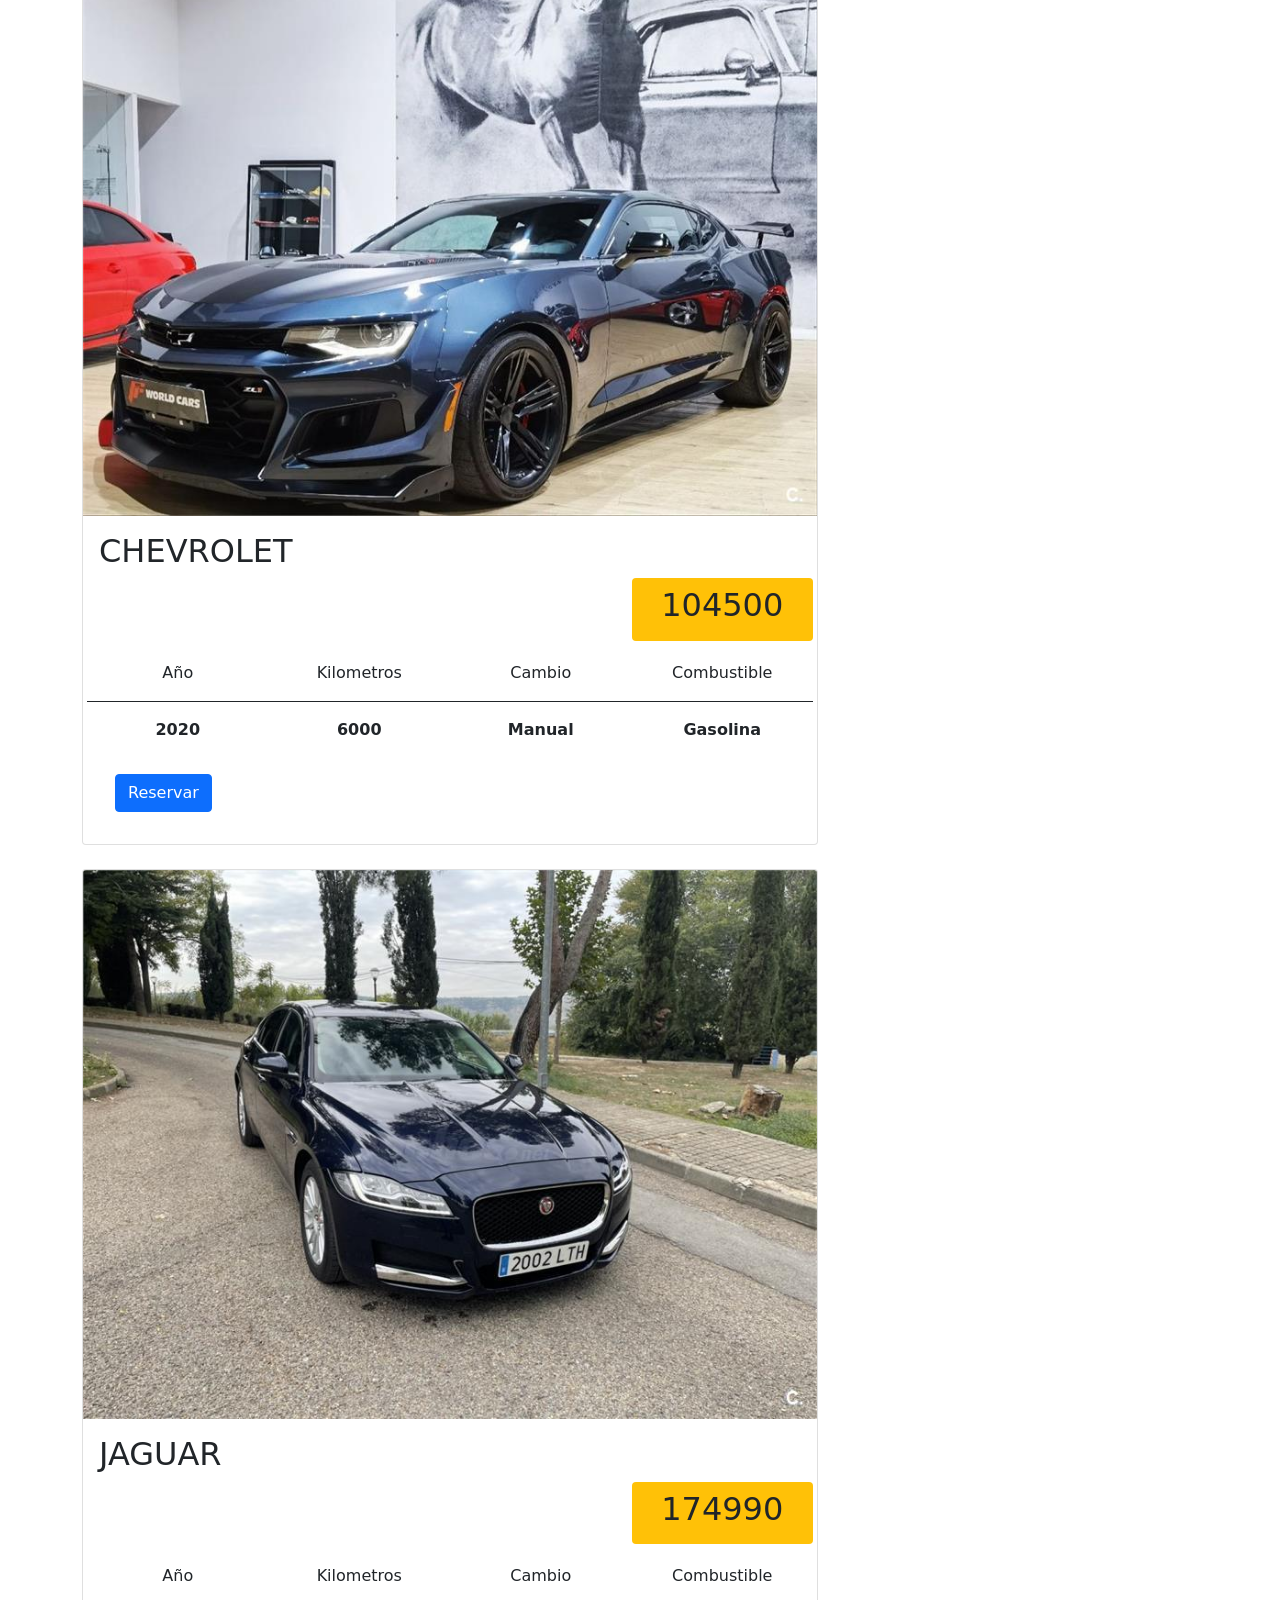
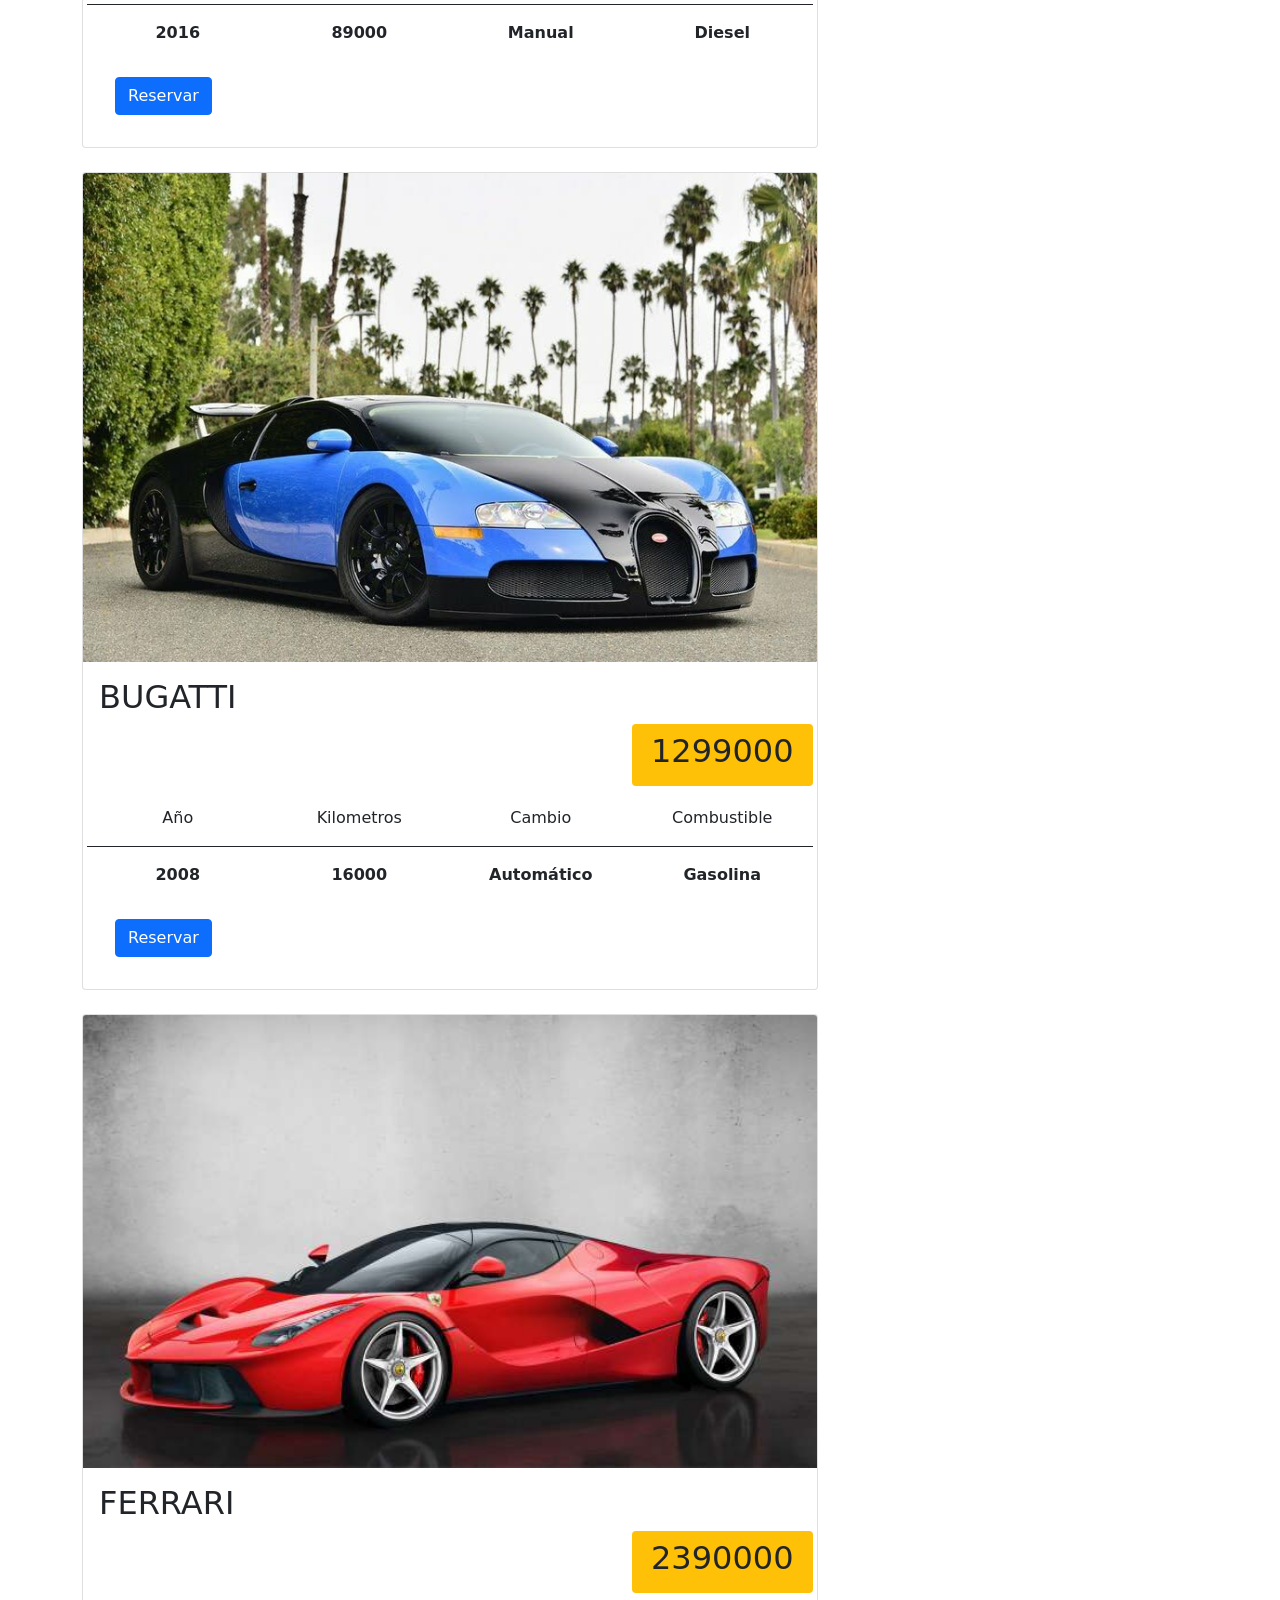
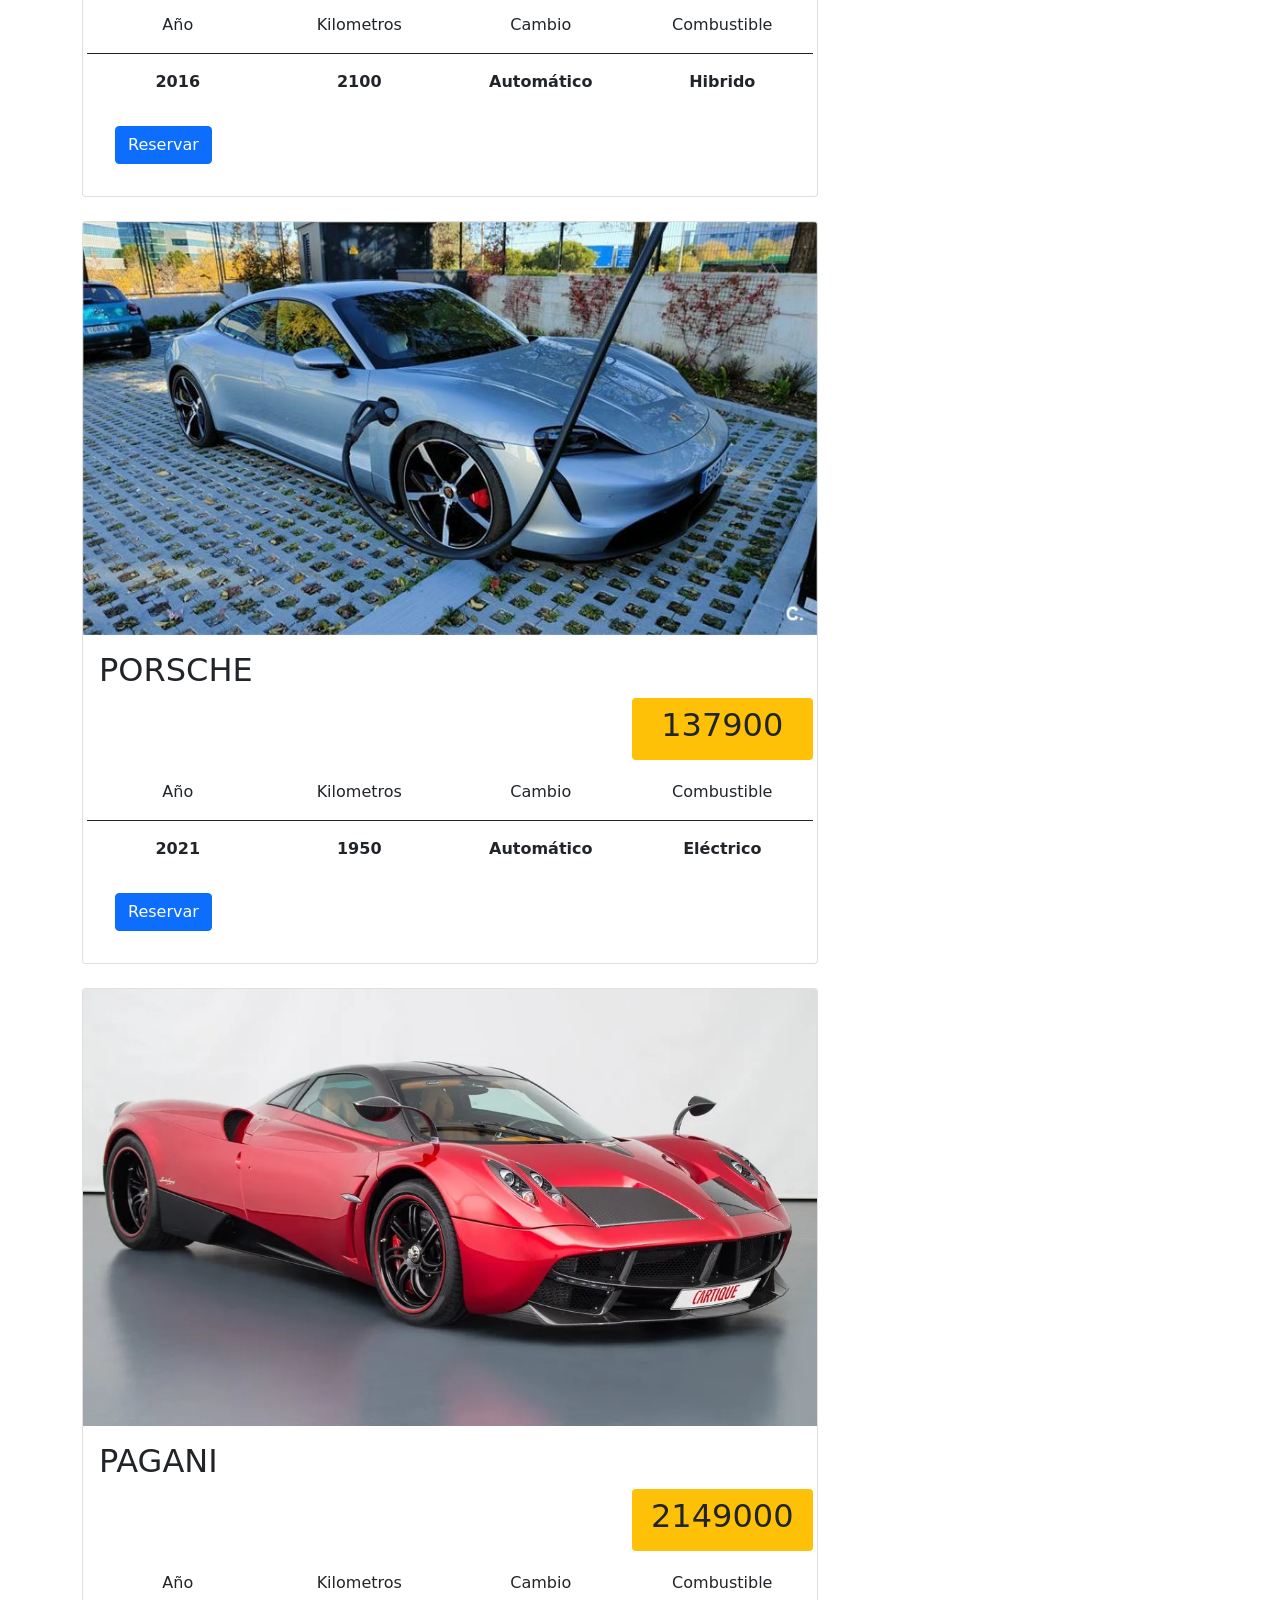
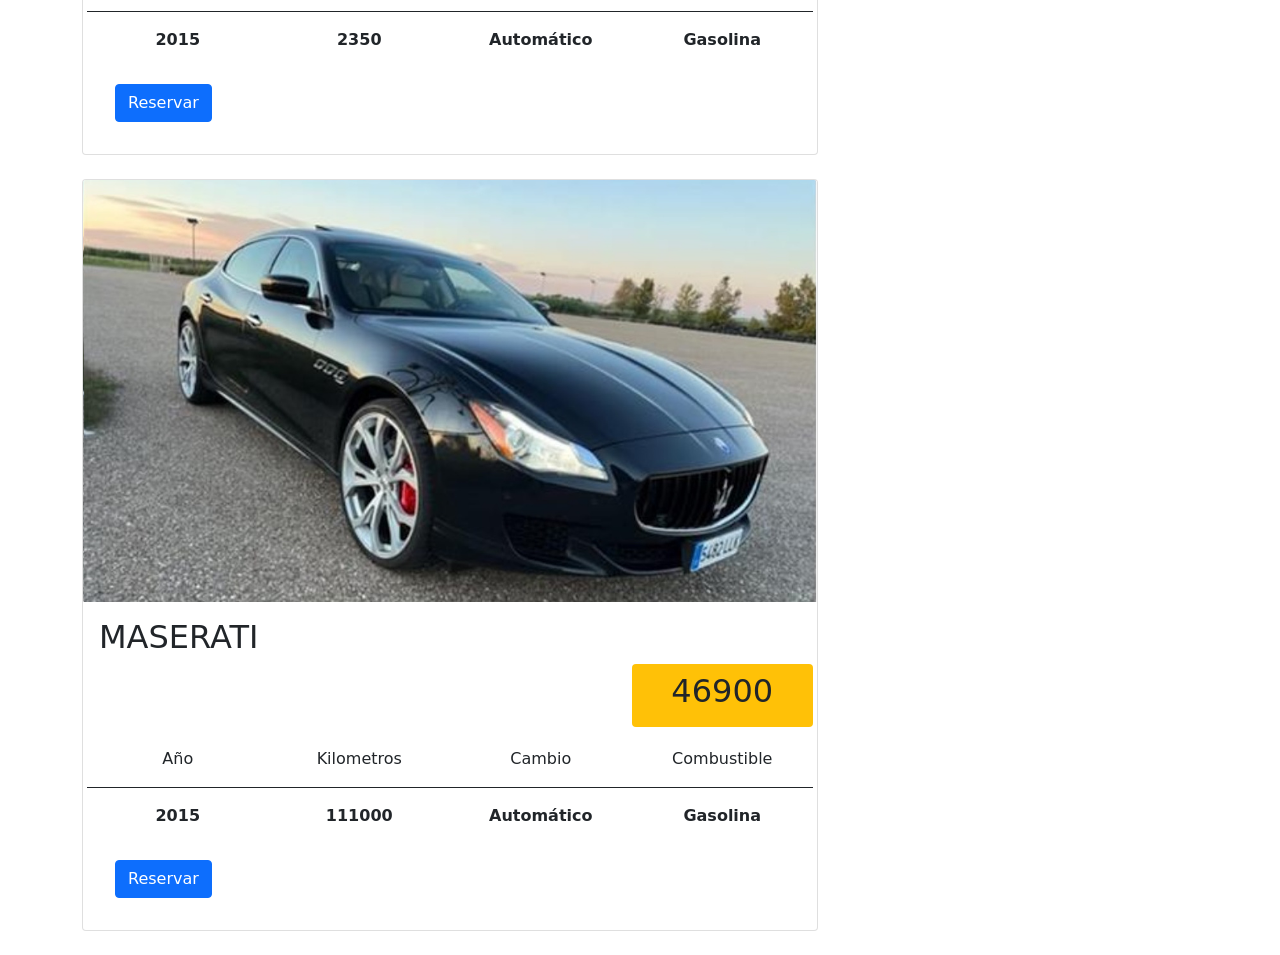
==== commit 3281a577: "falta validacions" ====
--- a/ExamenTHUAlum/index.html
+++ b/ExamenTHUAlum/index.html
@@ -12,7 +12,7 @@
     <script src="./js/jquery-3.7.1.min.js"></script>
     <script src="./js/jquery-ui.js"></script>
     <script src="js/bbdd.js" type="application/javascript"></script>
-    <script src="js/index.js" type="application/javascript"></script>
+    <script src="./js/index.js" type="application/javascript"></script>
 </head>
 
 <body>
